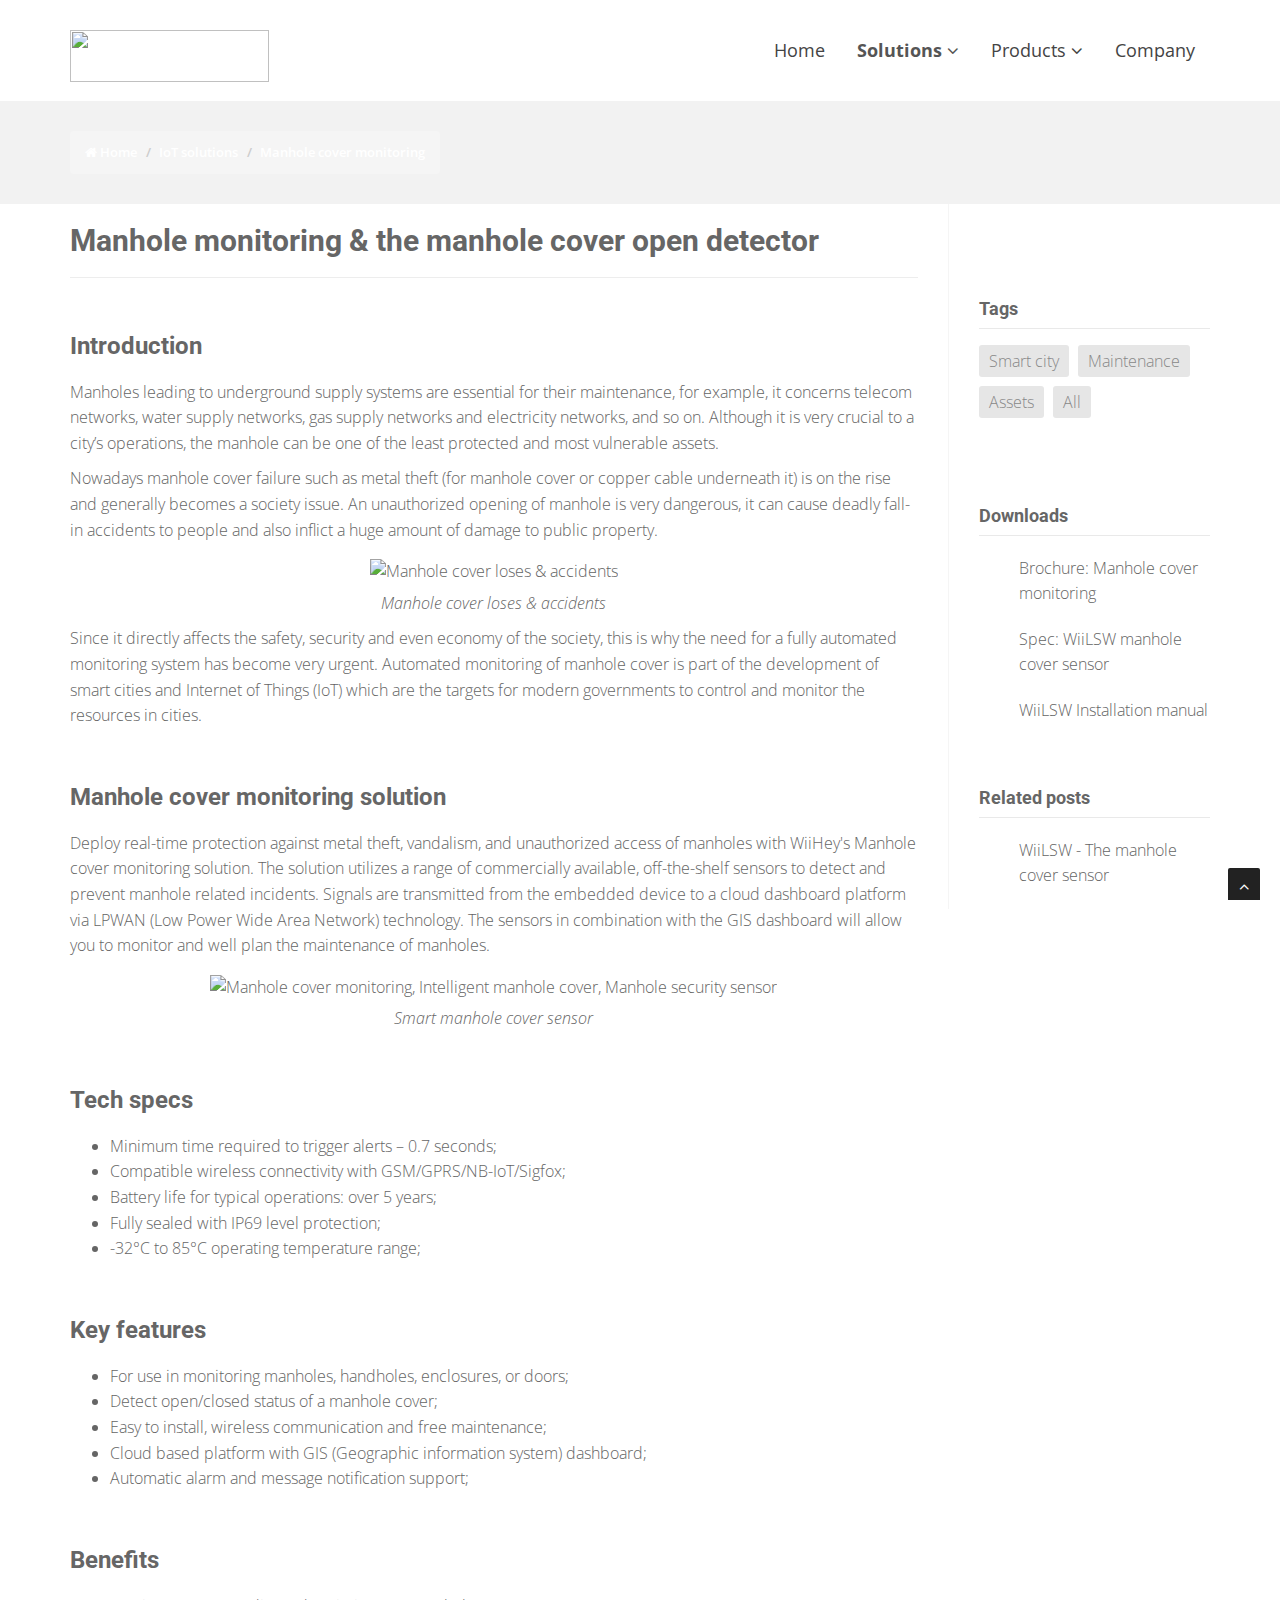
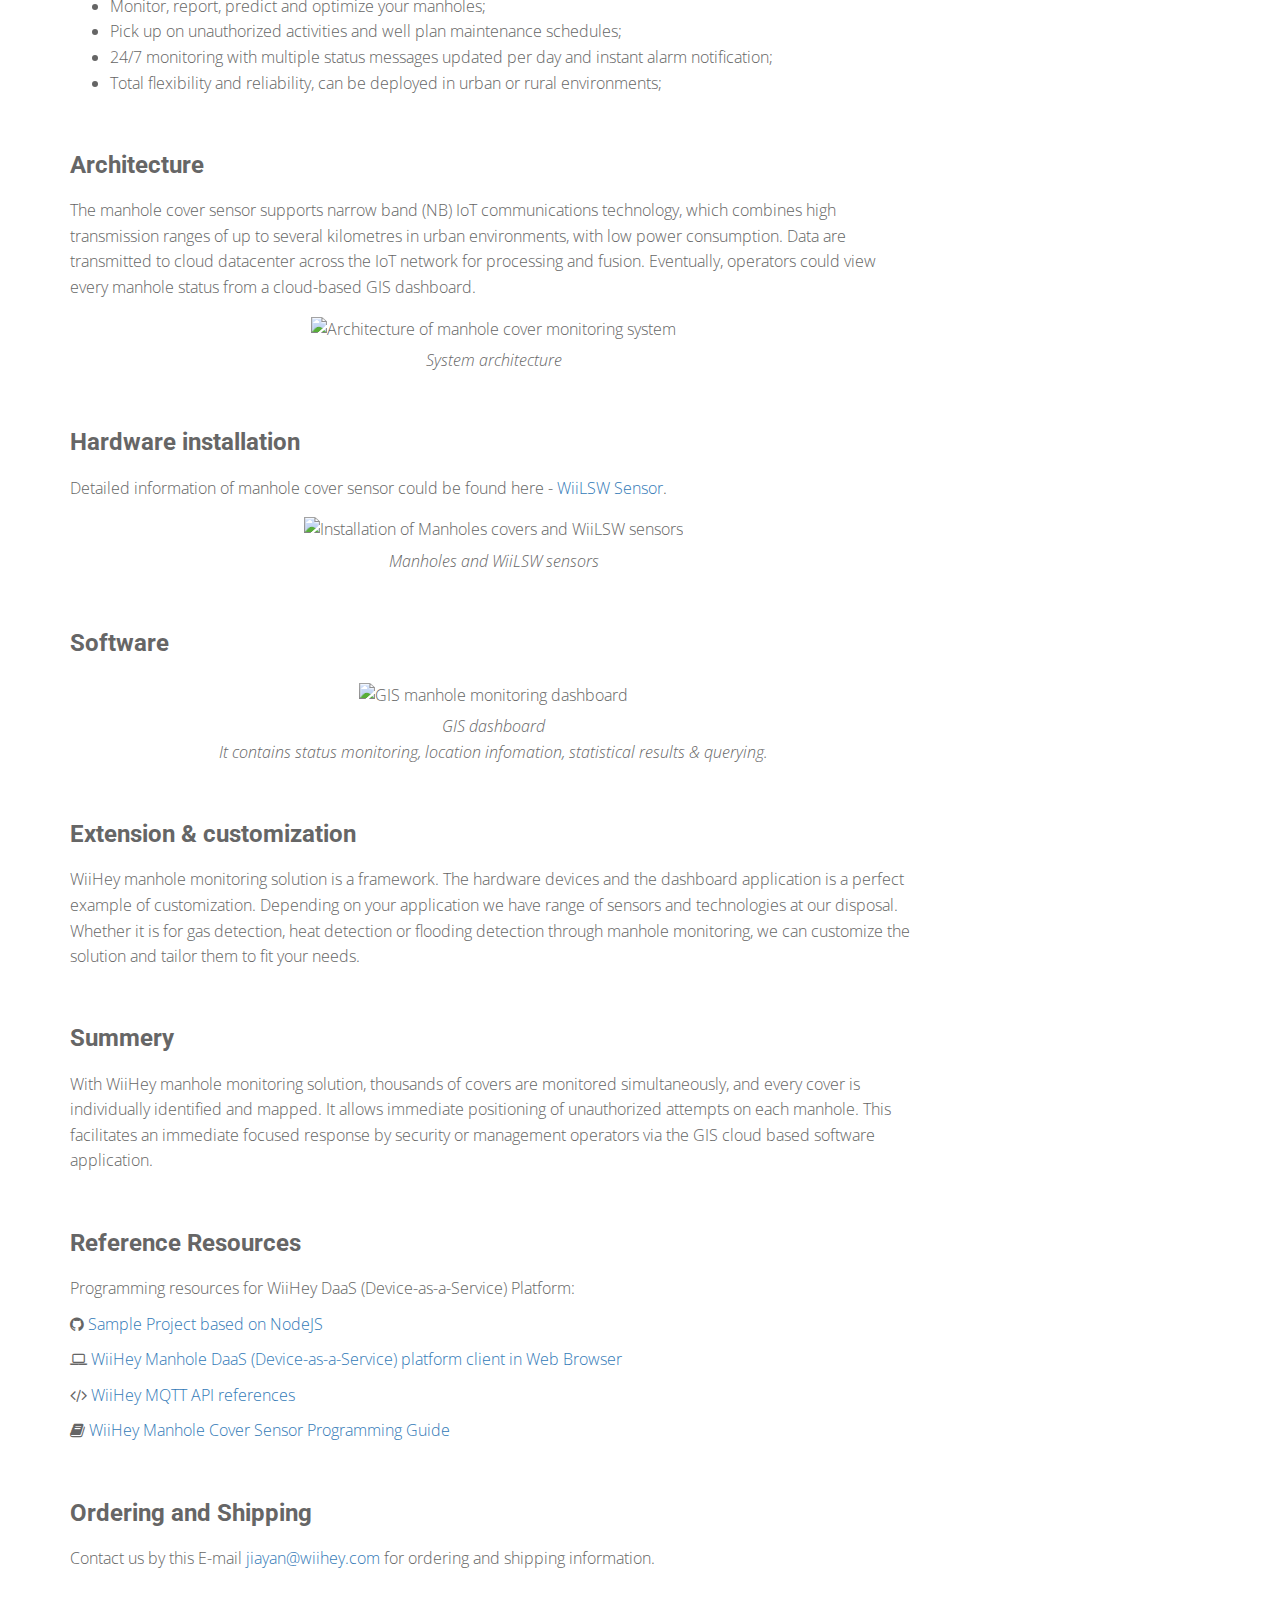
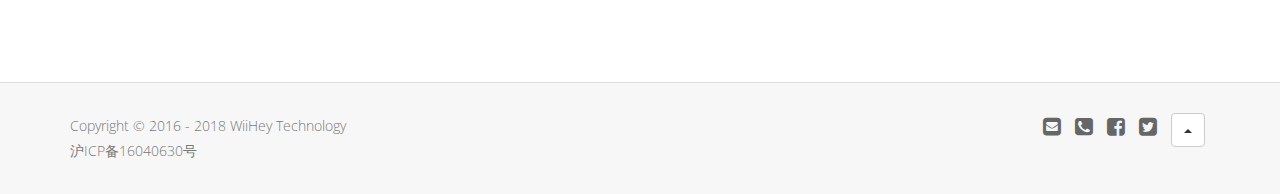
==== en/applications/manhole-cover-monitoring.html @ 8ef225eb "add viewport all" ====
<!DOCTYPE html>

<html>
<head>
<meta charset="utf-8">
<link href="../img/favicon.ico" rel="shortcut icon">
<title>Manhole sensor and manhole cover open detector | WiiHey</title>

<meta name="author" content="Jiayan Li" />
<meta name="keywords" content="Manhole monitoring, manhole cover open detector, Intelligent manhole cover, Manhole sensor, Smart city">
<meta name="description" content="Manhole and manhole cover status monitoring with smart sensors and open detectors, preventing it from unauthorized opening or detecting flooding, via IoT technology like NB-IoT, SigFox, LoRa, etc.">
<meta name="viewport" content="width=device-width, initial-scale=1.0, maximum-scale=1.0, user-scalable=0"/>

<!-- Global site tag (gtag.js) - Google Analytics -->
<script async src="https://www.googletagmanager.com/gtag/js?id=UA-118765111-1"></script>
<script>
  window.dataLayer = window.dataLayer || [];
  function gtag(){dataLayer.push(arguments);}
  gtag('js', new Date());

  gtag('config', 'UA-118765111-1');
</script>

<!-- css -->
<link rel="stylesheet" href="https://cdnjs.cloudflare.com/ajax/libs/twitter-bootstrap/3.2.0/css/bootstrap.min.css" />
<link href="../css/style.css" rel="stylesheet" />
<link href="../css/tgtable.css" rel="stylesheet" type="text/css" />
<link id="t-colors" href="../skins/default.css" rel="stylesheet" />
<!-- <link id="bodybg" href="../bodybg/bg1.css" rel="stylesheet" type="text/css" /> -->
<link href="../css/languages.min.css" rel="stylesheet" />



<!-- JSON-LD markup generated by Google Structured Data Markup Helper. -->
<script type="application/ld+json">
{
  "@context" : "http://schema.org",
  "@type" : "Product",
  "name" : "Smart manhole cover monitoring sensor",
  "image" : [ "http://wiihey.com/en/img/applications/manhole/smart-manhole-cover-sensor.png", "http://wiihey.com/en/img/applications/manhole/smart-manhole-cover-installation.jpg" ],
  "description" : "Deploy real-time protection against metal theft, vandalism, and unauthorized access of manholes with WiiHey&#39;s Manhole cover monitoring solution. The solution utilizes a range of commercially available, off-the-shelf sensors to detect and prevent manhole related incidents. Signals are transmitted from the embedded device to a cloud dashboard platform via LPWAN (Low Power Wide Area Network) technology. The sensors in combination with the GIS dashboard will allow you to monitor and well plan the maintenance of manholes.",
  "url" : "http://wiihey.com/en/products/wiilsw-manhole-cover-sensor.html",
  "brand" : {
    "@type" : "Brand",
    "logo" : "http://wiihey.com/en/img/logo.png"
  }
}
</script>


</head>
<body>


<div id="wrapper">
	<!-- start header -->
	<header>
        <div class="navbar navbar-default navbar-static-top">
            <div class="container">
                <div class="navbar-header">
                    <button type="button" class="navbar-toggle" data-toggle="collapse" data-target=".navbar-collapse">
                        <span class="icon-bar"></span>
                        <span class="icon-bar"></span>
                        <span class="icon-bar"></span>
                    </button>
                    <a class="navbar-brand" href="../index.html"><img src="../img/logo.png" alt="" width="199" height="52" /></a>
                </div>
                <div class="navbar-collapse collapse ">
                    <ul class="nav navbar-nav">
                        <li><a class="root-menu" href="../index.html">Home</a></li>
                        <li class="dropdown active">
                        	<a href="portfolio.html" class="dropdown-toggle root-menu" data-toggle="dropdown" data-hover="dropdown" data-delay="0" data-close-others="false">Solutions <i class="fa fa-angle-down"></i></a>
							<ul class="dropdown-menu">
                                <li><a class="dropdown-menu-layer-1" href="../portfolio.html#factory">Industrial IoT</a></li>
                                <li><a class="dropdown-menu-layer-2" href="./vibration-monitoring-for-reducer.html">&nbsp;&nbsp;&raquo; Vibration monitoring</a></li>
                                <li><a class="dropdown-menu-layer-2" href="./solar-pv-module-level-monitoring.html">&nbsp;&nbsp;&raquo; Solar PV monitoring</a></li>

                                <li><a class="dropdown-menu-layer-1" href="../portfolio.html#city">Smart City</a></li>
                                <li><a class="dropdown-menu-layer-2" href="./manhole-cover-monitoring.html">&nbsp;&nbsp;&raquo; Manhole cover monitoring</a></li>
                                <li><a class="dropdown-menu-layer-2" href="./parking-occupancy-detection.html">&nbsp;&nbsp;&raquo; Parking occupancy detection</a></li>

                                <li><a class="dropdown-menu-layer-1" href="../portfolio.html#retail">Smart Retail</a></li>
                                <li><a class="dropdown-menu-layer-2" href="./people-counting-system.html">&nbsp;&nbsp;&raquo; People counting system</a></li>
                                <li><a class="dropdown-menu-layer-2" href="./smart-shelf-management-system.html">&nbsp;&nbsp;&raquo; Smart shelf management</a></li>

                                <li><a class="dropdown-menu-layer-1" href="../portfolio.html">View All</a></li>
                            </ul>
						</li>
                        <li class="dropdown">
                            <a href="#" class="dropdown-toggle root-menu" data-toggle="dropdown" data-hover="dropdown" data-delay="0" data-close-others="false">Products <i class="fa fa-angle-down"></i></a>
                            <ul class="dropdown-menu">
                                <li><a class="dropdown-menu-layer-1" href="../products.html#acquisition">Data Acquisition</a></li>
                                <li><a class="dropdown-menu-layer-2" href="../products/wiimine-vibration-sensor.html">&nbsp;&nbsp;&raquo; WiiMine</a></li>
                                <li><a class="dropdown-menu-layer-2" href="../products/wiiung-parking-lot-sensor.html">&nbsp;&nbsp;&raquo; WiiUNG</a></li>
                                <li><a class="dropdown-menu-layer-2" href="../products/wiilsw-manhole-cover-sensor.html">&nbsp;&nbsp;&raquo; WiiLSW</a></li>

                                <li><a class="dropdown-menu-layer-1" href="../products.html#transmission">Data Transmission</a></li>
                                <li><a class="dropdown-menu-layer-2" href="../products/wiigate-iot-gateway.html">&nbsp;&nbsp;&raquo; WiiGate</a></li>
                                <li><a class="dropdown-menu-layer-2" href="../products/hohnet-wireless-sensor-network.html">&nbsp;&nbsp;&raquo; HOHNet&trade;</a></li>

                                <li><a class="dropdown-menu-layer-1" href="../products.html#process">Process & Analysis</a></li>
                                <li><a class="dropdown-menu-layer-2" href="../products/wiimatrix-iot-data-platform.html">&nbsp;&nbsp;&raquo; WiiMatrix</a></li>
                                <li><a class="dropdown-menu-layer-1" href="../products/cables.html">Cables</a></li>
                                <li><a class="dropdown-menu-layer-1" href="../products.html">View All</a></li>
                            </ul>
                        </li>
                        <li><a class="root-menu" href="../about.html">Company</a></li>
                    </ul>
                </div>
            </div>
        </div>
	</header>
	<!-- end header -->

	<section id="inner-headline">
	<div class="container">
		<div class="row">
			<div class="col-lg-12">
				<ul class="breadcrumb">
					<li><a href="../index.html"><i class="fa fa-home"></i> Home</a><i class="icon-angle-right"></i></li>
					<li><a href="../portfolio.html">IoT solutions</a><i class="icon-angle-right"></i></li>
					<li class="active">Manhole cover monitoring</li>
				</ul>
			</div>
		</div>
	</div>
	</section>

	<section id="content">
	<div class="container">
		<div class="row">
			<div class="col-lg-9">
				<h1 class="small">Manhole monitoring & the manhole cover open detector</h1>

				<div class="solidline"><br /></div>

				<h3>Introduction</h3>
				<p>Manholes leading to underground supply systems are essential for their maintenance, for example, it concerns telecom networks, water supply networks, gas supply networks and electricity networks, and so on. Although it is very crucial to a city’s operations, the manhole can be one of the least protected and most vulnerable assets.</p>

				<p>Nowadays manhole cover failure such as metal theft (for manhole cover or copper cable underneath it) is on the rise and generally becomes a society issue. An unauthorized opening of manhole is very dangerous, it can cause deadly fall-in accidents to people and also inflict a huge amount of damage to public property.</p>
				<div align="center">
					<img class="nobottom" src="../img/applications/manhole/manhole-cover-loses.jpg" alt="Manhole cover loses & accidents" width="560" />
					<p class="img_desc">Manhole cover loses & accidents</p>
				</div>

				<p>Since it directly affects the safety, security and even economy of the society, this is why the need for a fully automated monitoring system has become very urgent. Automated monitoring of manhole cover is part of the development of smart cities and Internet of Things (IoT) which are the targets for modern governments to control and monitor the resources in cities.</p>
				<br />


				<h3>Manhole cover monitoring solution</h3>
				<p>Deploy real-time protection against metal theft, vandalism, and unauthorized access of manholes with WiiHey's Manhole cover monitoring solution. The solution utilizes a range of commercially available, off-the-shelf sensors to detect and prevent manhole related incidents. Signals are transmitted from the embedded device to a cloud dashboard platform via LPWAN (Low Power Wide Area Network) technology. The sensors in combination with the GIS dashboard will allow you to monitor and well plan the maintenance of manholes.</p>

				<div align="center">
					<img class="nobottom" src="../img/applications/manhole/smart-manhole-cover-sensor.png" alt="Manhole cover monitoring, Intelligent manhole cover, Manhole security sensor" width="720" />
					<p class="img_desc">Smart manhole cover sensor</p>
				</div>
				<br />

				<h3>Tech specs</h3>
				<ul>
					<li>Minimum time required to trigger alerts – 0.7 seconds;</li>
					<li>Compatible wireless connectivity with GSM/GPRS/NB-IoT/Sigfox;</li>
					<li>Battery life for typical operations: over 5 years;</li>
					<li>Fully sealed with IP69 level protection;</li>
					<li>-32°C to 85°C operating temperature range;</li>
				</ul>
				<br />

				<h3>Key features</h3>
				<ul>
					<li>For use in monitoring manholes, handholes, enclosures, or doors;</li>
					<li>Detect open/closed status of a manhole cover;</li>
					<li>Easy to install, wireless communication and free maintenance;</li>
					<li>Cloud based platform with GIS (Geographic information system) dashboard;</li>
					<li>Automatic alarm and message notification support;</li>
				</ul>
				<br />


				<h3>Benefits</h3>
				<ul>
					<li>Monitor, report, predict and optimize your manholes;</li>
					<li>Pick up on unauthorized activities and well plan maintenance schedules;</li>
					<li>24/7 monitoring with multiple status messages updated per day and instant alarm notification;</li>
					<li>Total flexibility and reliability, can be deployed in urban or rural environments;</li>
				</ul>
				<br />


				<h3>Architecture</h3>
				<p>The manhole cover sensor supports narrow band (NB) IoT communications technology, which combines high transmission ranges of up to several kilometres in urban environments, with low power consumption. Data are transmitted to cloud datacenter across the IoT network for processing and fusion. Eventually, operators could view every manhole status from a cloud-based GIS dashboard.</p>

				<div align="center">
					<img class="nobottom" src="../img/applications/manhole/manhole_topology.png" alt="Architecture of manhole cover monitoring system" width="720" />
					<p class="img_desc">System architecture</p>
				</div>
				<br />


				<h3>Hardware installation</h3>
				<p>Detailed information of manhole cover sensor could be found here - <a href="../products/wiilsw-manhole-cover-sensor.html">WiiLSW Sensor</a>.</p>
				<div align="center">
					<img class="nobottom" src="../img/applications/manhole/smart-manhole-cover-installation.jpg" alt="Installation of Manholes covers and WiiLSW sensors" width="640" />
					<p class="img_desc">Manholes and WiiLSW sensors</p>
				</div>
				<br />

				<h3>Software</h3>
				<div align="center">
					<img class="nobottom" src="../img/applications/manhole/manhole_ui.jpg" alt="GIS manhole monitoring dashboard" width="720" />
					<p class="img_desc">GIS dashboard <br />It contains status monitoring, location infomation, statistical results & querying. </p>
				</div>
				<br />

				<h3>Extension & customization</h3>
				<p>WiiHey manhole monitoring solution is a framework. The hardware devices and the dashboard application is a perfect example of customization. Depending on your application we have range of sensors and technologies at our disposal. Whether it is for gas detection, heat detection or flooding detection through manhole monitoring, we can customize the solution and tailor them to fit your needs.</p>
				<br />

				<h3>Summery</h3>
				<p>With WiiHey manhole monitoring solution, thousands of covers are monitored simultaneously, and every cover is individually identified and mapped. It allows immediate positioning of unauthorized attempts on each manhole. This facilitates an immediate focused response by security or management operators via the GIS cloud based software application.</p>

				<br />
				<h3>Reference Resources</h3>
				<p>Programming resources for WiiHey DaaS (Device-as-a-Service) Platform:</p>
			 	<p><i class="fa fa-github"></i><a href="https://github.com/wiihey/nodejs-mqtt-client-demo"> Sample Project based on NodeJS</a></p>
			 	<p><i class="fa fa-laptop"></i><a href="https://github.com/wiihey/web-mqtt-client-demo"> WiiHey Manhole DaaS (Device-as-a-Service) platform client in Web Browser</a></p>
			 	<p><i class="fa fa-code"></i><a href="https://wiihey.github.io/wiihey-daas-platform-mqtt-api"> WiiHey MQTT API references</a></p>
			 	<p><i class="fa fa-book"></i><a href="https://wiihey.github.io/wiihey-manhole-cover-sensor-pg"> WiiHey Manhole Cover Sensor Programming Guide</a></p>

				<br />
				<h3>Ordering and Shipping</h3>
				<p>Contact us by this E-mail <a href="mailto:jiayan@wiihey.com">jiayan@wiihey.com</a> for ordering and shipping information.</p>


			</div>

			<div class="col-lg-3">
				<aside class="right-sidebar">
				<br />
				<div class="widget">
					<img src="../img/iot_logo.jpg" alt="" width="164"/>
				</div>

				 <div class="widget">
				 	<h4 class="widgetheading">Tags</h4>
				 	<ul class="tags">
				 		<li><a href="../portfolio.html#city">Smart city</a></li>
				 		<li><a href="../portfolio.html#maintenance">Maintenance</a></li>
				 		<li><a href="../portfolio.html#asset">Assets</a></li>
				 		<li><a href="../portfolio.html">All</a></li>
				 	</ul>
				 </div>

				<br />
				<div class="widget">
					<h4 class="widgetheading">Downloads</h4>
					<ul class="recent">
						<li>
							<img src="../img/pdf_icon.png" class="pull-left" alt=""  width="24" style="width: 25px!important;”/>
							<h6><a href="../resources/brochure-smart-manhole-cover-monitoring.pdf">Brochure: Manhole cover monitoring</a></h6>
						</li>

						<li>
							<img src="../img/pdf_icon.png" class="pull-left" alt=""  width="24" style="width: 25px!important;”/>
							<h6><a href="../resources/spec-wiilsw-smart-manhole-cover-sensor.pdf">Spec: WiiLSW manhole cover sensor</a></h6>
						</li>

						<li>
							<img src="../img/pdf_icon.png" class="pull-left" alt=""  width="24" style="width: 25px!important;”/>
							<h6><a href="../resources/manual-installation-wiilsw.pdf">WiiLSW Installation manual</a></h6>
						</li>
					</ul>
				</div>

				<div class="widget">
					<h4 class="widgetheading">Related posts</h4>
					<ul class="recent">
						<li>
							<img src="../img/products/sensor_manhole_icon_big.jpg" class="pull-left" alt=""  width="36" style="width: 25px!important;”/>
							<h6><a href="../products/wiilsw-manhole-cover-sensor.html">WiiLSW - The manhole cover sensor</a></h6>
						</li>
						<br />
					</ul>
				</div>
				</aside>
			</div>

		</div>

	</div>
	</section>

	<footer>
	<div id="sub-footer">
		<div class="container">
			<div class="row">
				<div class="col-lg-6 col-md-6">
					<div>
		            	<p class="copyright text-muted ">Copyright &copy; 2016 - 2018 WiiHey Technology</p>
		            	<p class="copyright text-muted ">沪ICP备16040630号</p>
					</div>
				</div>
				<div class="col-lg-6 col-md-6">
					<ul class="social-network">
						<li><a href="mailto:jiayan@wiihey.com" title="E-mail"><i class="fa fa-envelope-square"></i></a></li>
						<li><a href="../about.html#contact" title="Telephone"><i class="fa fa-phone-square"></i></a></li>
						<li><a href="https://www.facebook.com/wiiheycrop/" title="Facebook" target="_blank"><i class="fa fa-facebook-square"></i></a></li>
						<li><a href="https://twitter.com/gilbertjuly" title="Twitter" target="_blank" ><i class="fa fa-twitter-square"></i></a></li>
						<li>
							<div class="btn-group dropup">
							  <button type="button" class="btn btn-default dropdown-toggle" data-toggle="dropdown">
							    <span class="lang-sm lang-lbl" lang="en"></span> <span class="caret"></span>
							  </button>
							  <ul class="dropdown-menu " role="menu">
							    <li><a href="http://www.wiihey.com/zh-CN/index.html" ><span class="lang-sm lang-lbl" lang="zh"></span></a></li>
							    <li><a href="http://www.wiihey.com/en/index.html" ><span class="lang-sm lang-lbl" lang="en"></span></a></li>
							  </ul>
							</div>
						</li>
					</ul>
				</div>
			</div>
		</div>
	</div>
	</footer>

</div>

<a href="#" class="scrollup"><i class="fa fa-angle-up active"></i></a>
<script src="https://cdnjs.cloudflare.com/ajax/libs/jquery/1.10.2/jquery.min.js"></script>
<script src="https://cdnjs.cloudflare.com/ajax/libs/jquery-easing/1.3/jquery.easing.min.js"></script>
<script src="https://cdnjs.cloudflare.com/ajax/libs/twitter-bootstrap/3.2.0/js/bootstrap.min.js"></script>

<!-- <script src="../js/stellar.js"></script> -->
<!-- <script src="../js/classie.js"></script> -->
<!--<script src="../js/uisearch.js"></script>-->
<!-- <script src="../js/jquery.cubeportfolio.min.js"></script> -->
<!-- <script src="../js/google-code-prettify/prettify.js"></script> -->
<!-- <script src="../js/animate.js"></script> -->
<!-- <script src="../js/custom.js"></script> -->

</body>
</html>
---- en/css/style.css ----
/* ==== Google font ==== */
@import url('https://fonts.googleapis.com/css?family=Roboto:400,300,300italic,400italic,500,500italic,700,700italic,900|Open+Sans:300,400,600,700');

/* === fontawesome === */
@import url('https://cdnjs.cloudflare.com/ajax/libs/font-awesome/4.7.0/css/font-awesome.min.css');

/* === custom icon === */
/*@import url('custom-fonts.css');*/

/* ==== overwrite bootstrap standard ==== */
@import url('theme.css');
@import url('animate.css');

/* ===================================
1. General
==================================== */

body {
	font-family:'Open Sans', Arial, sans-serif;
	font-size:16px;
	font-weight:300;
	line-height:1.6em;
	color:#656565;
}

a:active {
	outline:0;
}

.clear {
	clear:both;
}

h1, h2, h3, h4, h5, h6 {
	font-family:'Roboto', sans-serif;
	font-weight:700;
	line-height:1.1em;
	color:#666;
	margin-bottom: 20px;
}

.highlight {
	color: #fff !important;
	padding: 0 8px;
	-webkit-border-radius: 2px;
		-moz-border-radius: 2px;
			border-radius: 2px;
}

.color-white {
	color: #fff;
}

/* ===================================
2. layout
==================================== */

#wrapper {
	width:100%;
	margin:0;
	padding:0;
}

#wrapper.boxed {
	width:1230px;
	overflow:hidden;
	margin:0 auto;
	padding:0;
	background:#fff;
}



.row,.row-fluid {
	margin-bottom:30px;
}

.row .row,.row-fluid .row-fluid{
	margin-bottom:30px;
}

.row.nomargin,.row-fluid.nomargin {
	margin-bottom:0;
}



/* ===================================
3. Responsive media
==================================== */

.video-container,.map-container,.embed-container 		{ position:relative; margin:0 0 15px 0;	padding-bottom:51%; padding-top:30px; height:0; overflow:hidden; border:none; }
.embed-container iframe,
.embed-container object,
.embed-container embed,
.video-container iframe,
.map-container iframe,
.map-container object,
.map-container embed,
.video-container object,
.video-container embed 					{ position:absolute; top:0; left:0; width:100%; height:100%; }
iframe {
	border:none;
}

img.img-polaroid {
	margin:0 0 20px 0;
}
.img-box {
	max-width:100%;
}
/* ===================================
4. Header
==================================== */

/* === header === */

/* top area */

header .top .row {
	margin-bottom: 0;
}


header .top {
	padding:20px 0;
	margin:0;
	background: #f2f2f2;
}

header .top {
	border-bottom: 1px solid #ddd;
}

header .top ul.topleft-info {
	list-style: none;
	margin: 10px 0 0;
	padding-left: 0;
		float:left;
}

header .top ul.topleft-info li {
	display: inline;
	margin: 0 20px 0 0;
	padding:0;
	font-weight: 600;
}


header .top ul.topleft-info li a:hover {
	text-decoration: none;
	outline: 0;
}

ul.social-network {

	list-style:none;
	margin:0;
	padding:0;
}

ul.social-network li {
	display:inline;
	margin:0 5px;
}
ul.social-network li a:hover {
  -webkit-transition: all 1s ease-in-out;
  -moz-transition: all 1s ease-in-out;
  -o-transition: all 1s ease-in-out;
  transition: all 1s ease-in-out;
}

header .top ul.social-network li a {
	color: #fff;
}

.sb-search {
	position: relative;
	width: 0%;
	min-width: 36px;
	height: 36px;
	float: right;
	overflow: hidden;
	-webkit-transition: width 0.3s;
	-moz-transition: width 0.3s;
	transition: width 0.3s;
	-webkit-backface-visibility: hidden;
}

.sb-search-input {
	position: absolute;
	top: 0;
	right: 0;
	border: none;
	outline: none;
	background: #fff;
	width: 50%;
	height: 36px;
	margin: 0;
	z-index: 10;
	padding: 2px 41px 2px 10px;
	font-family: inherit;
	font-size: 14px;
	color: #2c3e50;
}

.small-page {
	float:center;
	font-size:14px;
	margin:6px 5px 0 0;
}

.sb-search-input::-webkit-input-placeholder {
	color: #efb480;
}

.sb-search-input:-moz-placeholder {
	color: #efb480;
}

.sb-search-input::-moz-placeholder {
	color: #efb480;
}

.sb-search-input:-ms-input-placeholder {
	color: #efb480;
}

.sb-icon-search,
.sb-search-submit  {
	width: 36px;
	height: 36px;
	display: block;
	position: absolute;
	right: 0;
	top: 0;
	padding: 0;
	margin: 0;
	line-height: 36px;
	text-align: center;
	cursor: pointer;
}

.sb-search-submit {
	background: #fff; /* IE needs this */
	-ms-filter: "progid:DXImageTransform.Microsoft.Alpha(Opacity=0)"; /* IE 8 */
    filter: alpha(opacity=0); /* IE 5-7 */
    opacity: 0;
	color: transparent;
	border: none;
	outline: none;
	z-index: -1;
}

.sb-icon-search {
	color: #fff;
	z-index: 90;
	font-size: 14px;
	font-family: 'FontAwesome';
	speak: none;
	font-style: normal;
	font-weight: normal;
	font-variant: normal;
	text-transform: none;
	-webkit-font-smoothing: antialiased;
	-webkit-border-radius: 2px 2px 2px 2px;
		-moz-border-radius: 2px 2px 2px 2px;
			border-radius: 2px 2px 2px 2px;
}

.sb-icon-search:before {
	content: "\f002";
}

/* Open state */
.sb-search.sb-search-open,
.no-js .sb-search {
	width: 100%;
}

.sb-search.sb-search-open .sb-icon-search,
.no-js .sb-search .sb-icon-search {
	background: #666;
	color: #fff;
	z-index: 11;
}

.sb-search.sb-search-open .sb-search-submit,
.no-js .sb-search .sb-search-submit {
	z-index: 90;
}


/* -- end top area */

header .navbar {
    margin-bottom: 0;
}

.navbar-default {
    border: none;
}

.navbar-brand {
    color: #222;
	text-transform: uppercase;
    font-size: 24px;
    font-weight: 700;
    line-height: 1em;
	letter-spacing: -1px;
    margin-top: 30px;
    padding: 0 0 0 15px;
}


header .navbar-collapse  ul.navbar-nav {
    float: right;
    margin-right: 0;
}

header .navbar-default{
    background-color: #fff;
	/*border-bottom: 1px solid #ddd;*/
}

header .nav li a:hover,
header .nav li a:focus,
header .nav li.active a,
header .nav li.active a:hover,
header .nav li a.dropdown-toggle:hover,
header .nav li a.dropdown-toggle:focus,
header .nav li.active ul.dropdown-menu li a:hover,
header .nav li.active ul.dropdown-menu li.active a{
    -webkit-transition: all .3s ease;
    -moz-transition: all .3s ease;
    -ms-transition: all .3s ease;
    -o-transition: all .3s ease;
    transition: all .3s ease;
}


header .navbar-default .navbar-nav > .open > a,
header .navbar-default .navbar-nav > .open > a:hover,
header .navbar-default .navbar-nav > .open > a:focus {
    -webkit-transition: all .3s ease;
    -moz-transition: all .3s ease;
    -ms-transition: all .3s ease;
    -o-transition: all .3s ease;
    transition: all .3s ease;
}


header .navbar {
    min-height: 100px;
}

header .navbar-nav > li  {
    padding-bottom: 30px;
    padding-top: 30px;
}

header  .navbar-nav > li > a {
    padding-bottom: 6px;
    padding-top: 5px;
    margin-left: 2px;
    line-height: 30px;
	font-weight: 700;
    -webkit-transition: all .3s ease;
    -moz-transition: all .3s ease;
    -ms-transition: all .3s ease;
    -o-transition: all .3s ease;
    transition: all .3s ease;
}

header .nav .caret {
    border-bottom-color: #f5f5f5;
    border-top-color: #f5f5f5;
}
.navbar-default .navbar-nav > .active > a,
.navbar-default .navbar-nav > .active > a:hover,
.navbar-default .navbar-nav > .active > a:focus {
  background-color: #fff;
}
.navbar-default .navbar-nav > .open > a,
.navbar-default .navbar-nav > .open > a:hover,
.navbar-default .navbar-nav > .open > a:focus {
  background-color:  #fff;
}


.dropdown-menu  {
    box-shadow: none;
    border-radius: 0;
	border: 1px solid #eee;
}

header .navbar-nav > li > ul > li {
	border-bottom: 1px solid #eee;
}

header .navbar-nav > li > ul > li.dropdown-submenu > ul > li {
	border-bottom: 1px solid #eee;
}


.dropdown-menu li:last-child  {
	padding-bottom: 0 !important;
	margin-bottom: 0;
}

header .nav li .dropdown-menu  {
   padding: 0;
}

header .nav li .dropdown-menu li a {
   line-height: 30px;
   padding: 3px 12px;
}

/* --- menu --- */

header .navigation {
	float:right;
}

header ul.nav li {
	border:none;
	margin:0;
}

header ul.nav li a {
	font-size:16px;
	border:none;
	font-weight:400;
	text-transform: capitalize;
	/*text-transform: uppercase;*/
}

header ul.nav li ul li a {
	font-size:16px;
	border:none;
	font-weight:400;
	text-transform:none;
}


.navbar .nav > li > a,.navbar .nav > li.active > .dropdown-menu > li > a {
  color: #444;
  text-shadow: none;
}


.dropdown-menu li:hover,
.dropdown-menu li a:hover,
.dropdown-menu li > a:focus,
.dropdown-submenu:hover > a,
.dropdown-menu .active > a,
.dropdown-menu .active > a:hover {
	background: #f5f5f5;
}
.navbar .nav a:hover {
	background:none;
}

.navbar .nav > .active > a,.navbar .nav > .active > a:hover {
	background:none;
	font-weight:700;
}

.navbar .nav > .active > a:active,.navbar .nav > .active > a:focus {
	background:none;
	outline:0;
	font-weight:700;
}

.navbar .nav li .dropdown-menu {
	z-index:2000;
}

header ul.nav li ul {
	margin-top:1px;
}
header ul.nav li ul li ul {
	margin:1px 0 0 1px;
}
.dropdown-menu .dropdown i {
	position:absolute;
	right:0;
	margin-top:3px;
	padding-left:20px;
}

.navbar .nav > li > .dropdown-menu:before {
  display: inline-block;
  border-right: none;
  border-bottom: none;
  border-left: none;
  border-bottom-color: none;
  content:none;
}



ul.nav li.dropdown a {
	z-index:1000;
	display:block;
}

header .nav .dropdown:hover > .dropdown-menu {
    display: block;
    margin-top: 0;
}

/* sub menu */

header ul.nav li ul li.dropdown-submenu li a {
	color: #444;
}

.dropdown-submenu {
    position: relative;
}

.dropdown-submenu>.dropdown-menu {
    top: 0;
    left: 100%;
    margin-top: -1px;
    margin-left: 1px;
    -webkit-border-radius: 0 0 0 0;
    -moz-border-radius: 0 0 0;
    border-radius: 0 0 0 0;
}

.dropdown-submenu:hover>.dropdown-menu {
    display: block;
}

.dropdown-submenu>a:after {
    display: block;
    content: "\f105";
	font-family: 'FontAwesome';
    float: right;
    width: 0;
    height: 0;

    margin-top: 0;
    margin-right: 0px;
  -webkit-font-smoothing: antialiased;
  -moz-osx-font-smoothing: grayscale;
}

.dropdown-submenu:hover>a:after {
    border-left-color: #fff;
}

.dropdown-submenu.pull-left {
    float: none;
}

.dropdown-submenu.pull-left>.dropdown-menu {
    left: -100%;
    margin-left: 10px;
    -webkit-border-radius: 6px 0 6px 6px;
    -moz-border-radius: 6px 0 6px 6px;
    border-radius: 6px 0 6px 6px;
}

/* ===================================
5. Section: Featured
==================================== */

#featured{
	width: 100%;
	background:#ffffff;
	position:relative;
	margin:0;
	padding:0;
}
#featured.bg {
	/*background: url(../img/dummies/feat-bg.jpg) no-repeat top center;*/
}

/* ===================================
6. Sliders
==================================== */

/* rev slider */
.tp-caption a.btn {
	color: #fff;
}

/* flexslider */
.main-slider.flexslider { margin: 40px 0 35px; background: transparent; border: none;
-webkit-border-radius: 0; -moz-border-radius: 0; -o-border-radius: 0; border-radius: 0; -webkit-box-shadow: none; -moz-box-shadow: none;
-o-box-shadow: none;
box-shadow: none;
}

.main-slider .flex-caption {background:none; -ms-filter:progid:DXImageTransform.Microsoft.gradient(startColorstr=#4C000000,endColorstr=#4C000000); filter:progid:DXImageTransform.Microsoft.gradient(startColorstr=#4C000000,endColorstr=#4C000000); zoom: 1;}
.main-slider .flex-caption { bottom: 55px; background-color: rgba(0, 0, 0, 0.6); color: #fff; margin: 0; padding: 10px 20px 20px 25px/*20px 20px 20px 25px*/; position: absolute; left: 0; width: 480px;}
.main-slider .flex-caption h3 {color: #fff; letter-spacing: 1px; margin-bottom: 8px; /*font-size: 24px;*//*text-transform: capitalize;*/}
.main-slider .flex-caption p {margin: 0 0 15px;}

.main-slider  .flex-direction-nav a:before  {
	font-family: "flexslider-icon";
	font-size: 20px;
	display: inline-block;
	content: '\f001';
}
.main-slider  .flex-direction-nav a.flex-next:before  { content: '\f002'; }



/* ===================================
7. Section: call action
==================================== */
section.callaction {
	background:#fafafa;
	padding:30px 0 0 0;
}
.cta-text {
	margin-top:10px;
	text-align: left;
}

.cta-text h2 {
	font-weight:900;
	line-height:1.1em;
}
.cta-btn {
	float:right;
	padding:20px;
	margin-top:10px;
}

/* ===================================
8. Section: Content
==================================== */

#content {
	position:relative;
	background:#fff;
}

#content img {
	margin-bottom: 30px;
}

/* --- box --- */

.box {
	width: 100%;
}
.box-gray  {
	background: #f8f8f8;
	padding: 20px 20px 30px;
}
.box-gray  h4,.box-gray  i {
	margin-bottom: 20px;
}

.box h4 {
	font-weight: 300;
}

.box .icon {
	margin-bottom: 20px;
}

/* ---- parallax ---- */

.parallax {
    padding-top: 16px;
    padding-bottom: 16px;
	display:block;
    position:relative;
    z-index:120;
}

#parallax1{
	background-image: url(../img/parallax/33.jpg);
    background-position: center;
    background-repeat: no-repeat;
    display:block;
    position:relative;
    z-index:120;
}
/*212,7,8,d*/

/*#parallax1:after {
	background-image: url([data-uri]);
	content: "";
	position: absolute;
	bottom: 0;
	left: 0;
	right: 0;
	top: 0;
	opacity: 0.9;
	z-index: -1;
}*/

/* ===================================
9. Section: Bottom
==================================== */

#bottom {
	background:#fcfcfc;
	padding:50px 0 0;

}
/* twitter */
#twitter-wrapper {
    text-align: center;
    width: 70%;
    margin: 0 auto;
}
#twitter em {
    font-style: normal;
    font-size: 13px;
}

#twitter em.twitterTime a {
	font-weight:600;
}

#twitter ul {
    padding: 0;
	list-style:none;
}
#twitter ul li {
    font-size: 20px;
    line-height: 1.6em;
    font-weight: 300;
    margin-bottom: 20px;
    position: relative;
    word-break: break-word;
}


/* ===================================
10. Inner - Section: page headline
==================================== */

#inner-headline{
	background:#f2f2f2;
	position:relative;
	margin:0;
	padding:0;
	color:#fefefe;
}


#inner-headline .inner-heading h2 {
	color:#fff;
	margin:20px 0 0 0;
}

/* --- breadcrumbs --- */
#inner-headline ul.breadcrumb {
	margin:30px 0 0;
	float:left;
}

#inner-headline ul.breadcrumb li {
	margin-bottom:0;
	padding-bottom:0;
}
#inner-headline ul.breadcrumb li {
	font-size:13px;
	color:#fff;
	font-weight: 600;
}

#inner-headline ul.breadcrumb li i{
	color:#fff;

}

#inner-headline ul.breadcrumb li a {
	color:#fff;

}

ul.breadcrumb li a:hover {
	text-decoration:none;
}

/* ============================
11. Forms
============================= */

/* --- contact form  ---- */
form#contactform input[type="text"] {
  width: 100%;
  border: 1px solid #f5f5f5;
  min-height: 40px;
  padding-left:20px;
  font-size:13px;
  padding-right:20px;
  -webkit-box-sizing: border-box;
     -moz-box-sizing: border-box;
          box-sizing: border-box;

}

form#contactform textarea {
border: 1px solid #f5f5f5;
  width: 100%;
  padding-left:20px;
  padding-top:10px;
  font-size:13px;
  padding-right:20px;
  -webkit-box-sizing: border-box;
     -moz-box-sizing: border-box;
          box-sizing: border-box;

}

.validation {
    color: red;
    display:none;
    margin: 0 0 20px;
    font-weight:400;
    font-size:13px;
}

#sendmessage {
    color: green;
    border:1px solid green;
    display:none;
    text-align:center;
    padding:15px;
    font-weight:600;
    margin-bottom:15px;
}

#errormessage {
    color: red;
    display:none;
    border:1px solid red;
    text-align:center;
    padding:15px;
    font-weight:600;
    margin-bottom:15px;
}

#sendmessage.show, #errormessage.show, .show {
	display:block;
}

/* --- comment form ---- */
form#commentform input[type="text"] {
  width: 100%;
  min-height: 40px;
  padding-left:20px;
  font-size:13px;
  padding-right:20px;
  -webkit-box-sizing: border-box;
     -moz-box-sizing: border-box;
          box-sizing: border-box;
	-webkit-border-radius: 2px 2px 2px 2px;
		-moz-border-radius: 2px 2px 2px 2px;
			border-radius: 2px 2px 2px 2px;

}

form#commentform textarea {
  width: 100%;
  padding-left:20px;
  padding-top:10px;
  font-size:13px;
  padding-right:20px;
  -webkit-box-sizing: border-box;
     -moz-box-sizing: border-box;
          box-sizing: border-box;
	-webkit-border-radius: 2px 2px 2px 2px;
		-moz-border-radius: 2px 2px 2px 2px;
			border-radius: 2px 2px 2px 2px;
}


/* --- search form --- */
.search{
	float:right;
	margin:35px 0 0;
	padding-bottom:0;
}

#inner-headline form.input-append {
	margin:0;
	padding:0;
}



/* ===============================
12. Portfolio
================================ */

.cbp-popup-singlePage-counter {
    color: #f8f8f8;
}

.cbp-l-grid-team-name:hover {
    color: #666;
}
.cbp-popup-singlePage .cbp-l-project-details-visit:hover {
    color: #fff;
}

.cbp-l-caption-buttonLeft:hover,
.cbp-l-caption-buttonRight:hover {
    background-color: #666;
}

/* ===============================
13. Elements
================================ */

/* countdown */
#countdown {
	font-size: 48px;
	line-height: 1.1em;
	margin: 40px 0 60px;
}


/* register */
/* Credit to bootsnipp.com for the css for the color graph */
.colorgraph {
  height: 5px;
  border-top: 0;
  background: #c4e17f;
  border-radius: 5px;
  background-image: -webkit-linear-gradient(left, #c4e17f, #c4e17f 12.5%, #f7fdca 12.5%, #f7fdca 25%, #fecf71 25%, #fecf71 37.5%, #f0776c 37.5%, #f0776c 50%, #db9dbe 50%, #db9dbe 62.5%, #c49cde 62.5%, #c49cde 75%, #669ae1 75%, #669ae1 87.5%, #62c2e4 87.5%, #62c2e4);
  background-image: -moz-linear-gradient(left, #c4e17f, #c4e17f 12.5%, #f7fdca 12.5%, #f7fdca 25%, #fecf71 25%, #fecf71 37.5%, #f0776c 37.5%, #f0776c 50%, #db9dbe 50%, #db9dbe 62.5%, #c49cde 62.5%, #c49cde 75%, #669ae1 75%, #669ae1 87.5%, #62c2e4 87.5%, #62c2e4);
  background-image: -o-linear-gradient(left, #c4e17f, #c4e17f 12.5%, #f7fdca 12.5%, #f7fdca 25%, #fecf71 25%, #fecf71 37.5%, #f0776c 37.5%, #f0776c 50%, #db9dbe 50%, #db9dbe 62.5%, #c49cde 62.5%, #c49cde 75%, #669ae1 75%, #669ae1 87.5%, #62c2e4 87.5%, #62c2e4);
  background-image: linear-gradient(to right, #c4e17f, #c4e17f 12.5%, #f7fdca 12.5%, #f7fdca 25%, #fecf71 25%, #fecf71 37.5%, #f0776c 37.5%, #f0776c 50%, #db9dbe 50%, #db9dbe 62.5%, #c49cde 62.5%, #c49cde 75%, #669ae1 75%, #669ae1 87.5%, #62c2e4 87.5%, #62c2e4);
}

.colorgraph2 {
  height: 5px;
  border-top: 0;
  background: #c4e17f;
  border-radius: 5px;
  background-image: -webkit-linear-gradient(left, #62c2e4, #62c2e4 12.5%, #669ae1 12.5%, #669ae1 25%, #c49cde 25%, #c49cde 37.5%, #db9dbe 37.5%, #db9dbe 50%, #f0776c 50%, #f0776c 62.5%, #fecf71 62.5%, #fecf71 75%, #c4e17f 75%, #c4e17f 87.5%, #99cc66 87.5%, #99cc66);
  background-image: -moz-linear-gradient(left, #62c2e4, #62c2e4 12.5%, #669ae1 12.5%, #669ae1 25%, #c49cde 25%, #c49cde 37.5%, #db9dbe 37.5%, #db9dbe 50%, #f0776c 50%, #f0776c 62.5%, #fecf71 62.5%, #fecf71 75%, #c4e17f 75%, #c4e17f  87.5%, #99cc66 87.5%, #99cc66);
  background-image: -o-linear-gradient(left, #62c2e4, #62c2e4 12.5%, #669ae1 12.5%, #669ae1 25%, #c49cde 25%, #c49cde 37.5%, #db9dbe 37.5%, #db9dbe 50%, #f0776c 50%, #f0776c 62.5%, #fecf71 62.5%, #fecf71 75%, #c4e17f 75%, #c4e17f 87.5%, #99cc66 87.5%, #99cc66);
  background-image: linear-gradient(to right, #62c2e4, #62c2e4 12.5%, #669ae1 12.5%, #669ae1 25%, #c49cde 25%, #c49cde 37.5%, #db9dbe 37.5%, #db9dbe 50%, #f0776c 50%, #f0776c 62.5%, #fecf71 62.5%, #fecf71 75%, #c4e17f 75%, #c4e17f 87.5%, #99cc66 87.5%, #99cc66);
}

.colorgraph3 {
  height: 3px;
  border-top: 0;
  background: #cccccc;
  border-radius: 3px;
  background-image: -webkit-linear-gradient(left, #cccccc, #cccccc 12.5%, #cccccc 12.5%, #cccccc 25%, #cccccc 25%, #cccccc 37.5%, #cccccc 37.5%, #cccccc 50%, #cccccc 50%, #cccccc 62.5%, #cccccc 62.5%, #cccccc 75%, #cccccc 75%, #cccccc 87.5%, #cccccc 87.5%, #cccccc);
  background-image: -moz-linear-gradient(left, #cccccc, #cccccc 12.5%, #cccccc 12.5%, #cccccc 25%, #cccccc 25%, #cccccc 37.5%, #cccccc 37.5%, #cccccc 50%, #cccccc 50%, #cccccc 62.5%, #cccccc 62.5%, #cccccc 75%, #cccccc 75%, #cccccc  87.5%, #cccccc 87.5%, #cccccc);
  background-image: -o-linear-gradient(left, #cccccc, #cccccc 12.5%, #cccccc 12.5%, #cccccc 25%, #cccccc 25%, #cccccc 37.5%, #cccccc 37.5%, #cccccc 50%, #cccccc 50%, #cccccc 62.5%, #cccccc 62.5%, #cccccc 75%, #cccccc 75%, #cccccc 87.5%, #cccccc 87.5%, #cccccc);
  background-image: linear-gradient(to right, #cccccc, #cccccc 12.5%, #cccccc 12.5%, #cccccc 25%, #cccccc 25%, #cccccc 37.5%, #cccccc 37.5%, #cccccc 50%, #cccccc 50%, #cccccc 62.5%, #cccccc 62.5%, #cccccc 75%, #cccccc 75%, #cccccc 87.5%, #cccccc 87.5%, #cccccc);
}


form.register-form .row {
	margin-bottom:0;
}

/* clients */
.client img {
	opacity: 0.7;
}

.client img:hover {
	opacity: 1;
	-webkit-transition: all .3s ease;
	-moz-transition: all .3s ease;
	transition: all .3s ease;
}


/* testimonial slide */
.testimonialslide {
	margin-top:0;
	padding-top: 0;
}

.testimonialslide.flexslider { background: transparent; border: none;
-webkit-border-radius: 0; -moz-border-radius: 0; -o-border-radius: 0; border-radius: 0; -webkit-box-shadow: none; -moz-box-shadow: none;
-o-box-shadow: none;
box-shadow: none;
}

.testimonialslide ul li blockquote {
	border-left: none;
}

.testimonialslide ul li h4 {
	font-weight: 900;
}
.testimonialslide ul li h4 span {
	font-weight: 400;
}

/* -- counter --- */
/* stats */
.stats .icon {
	margin: 0 0 20px 0;
}

.stats strong.number {
	font-size: 32px;
}

.stats span.text {
	font-weight: 700;
	font-size: 24px;
}

.parallax .stats strong.number {
	text-shadow: 1px 1px 0 #444;
}

.parallax .stats span.text {
	text-shadow: 1px 1px 0 #444;
}


/* --- blockquote --- */
blockquote {
	font-size:16px;
	font-weight:400;
	font-family: 'Roboto', sans-serif;
	font-style:italic;
	padding-left:0;
	color:#a2a2a2;
	line-height:1.6em;
	border:none;
}

blockquote cite 							{ display:block; font-size:12px; color:#666; margin-top:10px; }
blockquote cite:before 					{ content:"\2014 \0020"; }
blockquote cite a,
blockquote cite a:visited,
blockquote cite a:visited 				{ color:#555; }

/* --- pullquotes --- */

.pullquote-left {
	display:block;
	color:#838383;
	font-family:'Roboto', sans-serif;
	font-size:16px;
	line-height:1.6em;
	padding-left:20px;
}

.pullquote-right {
	display:block;
	color:#a2a2a2;
	font-family:'Roboto', sans-serif;
	font-size:16px;
	line-height:1.6em;
	padding-right:20px;
}

/* --- button --- */
.btn-theme {
	color: #fff;
}
.btn-theme:hover {
	color: #eee;
}

/* --- list style --- */

ul.general {
	list-style:none;
	margin-left:0;
}

ul.link-list{
	margin:0;
	padding:0;
	list-style:none;
	float: none;
}

ul.link-list li{
	float: none;
	margin:0;
	padding:2px 0 2px 0;
	list-style:none;
}

footer ul.link-list li a{
	color:#777;
}
footer ul.link-list li a:hover {
	color:#333;
}
/* --- Heading style --- */

h2.error {
	font-size: 40px;
}

h4.heading {
	font-weight:700;
}

.heading { margin-bottom: 30px; }

.heading {
	position: relative;

}


.widgetheading {
	width:100%;

	padding:0;
}

h5.widgetheading {
	font-size: 20px;
}

#bottom .widgetheading {
	position: relative;
	border-bottom: #e6e6e6 1px solid;
	padding-bottom: 9px;
}

aside .widgetheading {
	position: relative;
	border-bottom: #e9e9e9 1px solid;
	padding-bottom: 9px;
}

footer .widgetheading {
	position: relative;
}

footer .widget .social-network {
	position:relative;
}


#bottom .widget .widgetheading span, aside .widget .widgetheading span, footer .widget .widgetheading span {
	position: absolute;
	width: 60px;
	height: 1px;
	bottom: -1px;
	right:0;

}

/* --- Map --- */
.map{
	position:relative;
	margin-top:-50px;
	margin-bottom:40px;
}

/* google map */
#google-map{
    position:relative;
    margin-top:10px;
    height: 400px;
}

/* --- our team --- */

ul.team-detail{
	margin:-10px 0 0 0;
	padding:0;
	list-style:none;
}

ul.team-detail li{
	border-bottom:1px dotted #e9e9e9;
	margin:0 0 15px 0;
	padding:0 0 15px 0;
	list-style:none;
}

ul.team-detail li label {
	font-size:13px;
}

ul.team-detail li h4, ul.team-detail li label{
	margin-bottom:0;
}

ul.team-detail li ul.social-network {
	border:none;
	margin:0;
	padding:0;
}

ul.team-detail li ul.social-network li {
	border:none;
	margin:0;
}
ul.team-detail li ul.social-network li i {
	margin:0;
}

/* --- Pricing box --- */


.pricing-title{
	background:#fff;
	text-align:center;
	padding:10px 0 10px 0;
}

.pricing-title h3{
	font-weight:600;
	margin-bottom:0;
}

.pricing-offer{
	background: #fcfcfc;
	text-align: center;
	padding:40px 0 40px 0;
	font-size:18px;
	border-top:1px solid #e6e6e6;
	border-bottom:1px solid #e6e6e6;
}

.pricing-box.special .pricing-offer{
	color:#fff;
}

.pricing-offer strong{
	font-size:78px;
	line-height:89px;
}

.pricing-offer sup{
	font-size:28px;
}

.pricing-content{
	background: #fff;
	text-align:center;
	font-size:14px;
}

.pricing-content strong{
color:#353535;
}

.pricing-content ul{
	list-style:none;
	padding:0;
	margin:0;
}

.pricing-content ul li{
	border-bottom:1px solid #e9e9e9;
	list-style:none;
	padding:15px 0 15px 0;
	margin:0 0 0 0;
	color: #888;
}

.pricing-action{
	margin:0;
	background: #fcfcfc;
	text-align:center;
	padding:20px 0 30px 0;
}

.pricing-wrapp{
	margin:0 auto;
	width:100%;
	background:#fd0000;
}

/* --- pricing box alt 1 --- */
.pricing-box-alt {
border: 1px solid #e6e6e6;
	background:#fcfcfc;
	position:relative;
	margin:0 0 20px 0;
	padding:0;
  -webkit-box-shadow: 0 2px 0 rgba(0,0,0,0.03);
  -moz-box-shadow: 0 2px 0 rgba(0,0,0,0.03);
  box-shadow: 0 2px 0 rgba(0,0,0,0.03);
  -webkit-box-sizing: border-box;
  -moz-box-sizing: border-box;
  box-sizing: border-box;
}

.pricing-box-alt .pricing-heading {
	background: #fcfcfc;
	text-align: center;
	padding:40px 0 0px 0;
	display:block;
}
.pricing-box-alt.special .pricing-heading {
	background: #fcfcfc;
	text-align: center;
	padding:40px 0 1px 0;
	border-bottom:none;
	display:block;
	color:#fff;
}
.pricing-box-alt.special .pricing-heading h3 {
	color:#fff;
}

.pricing-box-alt .pricing-heading h3 strong {
	font-size:32px;
	font-weight:700;
	letter-spacing:-1px;
}
.pricing-box-alt .pricing-heading h3 {
	font-size:32px;
	font-weight:300;
	letter-spacing:-1px;
}

.pricing-box-alt .pricing-terms {
	text-align: center;
	background:#333;
	display:block;
	overflow:hidden;
	padding:30px 0 20px;
}

.pricing-box-alt .pricing-terms  h6 {
	font-style:italic;
	margin-top:10px;
	color:#fff;

	font-family:'Roboto', sans-serif;
}

.pricing-box-alt .icon .price-circled {
    margin: 10px 10px 10px 0;
    display: inline-block !important;
    text-align: center !important;
    color: #fff;
    width: 68px;
    height: 68px;
	padding:12px;
    font-size: 16px;
	font-weight:700;
    line-height: 68px;
    text-shadow:none;
    cursor: pointer;
    background-color: #888;
    border-radius: 64px;
    -moz-border-radius: 64px;
    -webkit-border-radius: 64px;
}

.pricing-box-alt  .pricing-action{
	margin:0;
	text-align:center;
	padding:30px 0 30px 0;
}


/* ===============================
14. Blog & article
================================ */

article{
	margin-bottom:50px;
	border-bottom: 1px solid #eee;
	padding-bottom: 30px;
}

article .post-heading h3 {
	margin-bottom:20px;
}

article .post-heading h3 a {
	font-weight:700;
	color:#353535;
}

article .post-heading h3 a:hover {
	text-decoration:none;
}

.searchtitle {
	border-bottom: 1px dotted #eee;
}


/* --- post meta --- */
.post-meta {
	background:#fcfcfc;
	border-top:none;
	text-align:center;
}

.post-meta .format {
	padding:10px 0 10px;
}

.post-meta i{
	margin:0;
}

.post-meta .date {
	padding:10px 0 10px;
}

.post-meta .date span {
	text-align:center;
	color:#999;
	font-size:12px;
	font-weight:600;
}

.post-meta .comments {
	padding:10px 0 10px;
}

.post-meta .comments a {
	color:#999;
	font-size:12px;
	font-weight:700;
}

.post-meta .comments a:hover {
	text-decoration:none;
}

a.readmore {
	font-weight: 600;
	font-size: 13px;
}

/* --- post format --- */

.post-image {
	margin-bottom:20px;
}

.post-quote {
	margin-bottom:20px;
}

.post-video {
	margin-bottom:20px;
}

.post-audio {
	margin-bottom:20px;
}

.post-link {
	margin-bottom:20px;
}

.post-slider {
	margin-bottom:20px;
}

/* post-slider */

.postslider {
	margin-bottom: 50px;
}

.postslider.flexslider { margin: 0 0 60px; background: #fff; border: none;
-webkit-border-radius: 0; -moz-border-radius: 0; -o-border-radius: 0; border-radius: 0; -webkit-box-shadow: none; -moz-box-shadow: none;
-o-box-shadow: none;
box-shadow: none;
}
.postslider  .flex-direction-nav a:before  {
	font-family: "flexslider-icon";
	font-size: 20px;
	display: inline-block;
	content: '\f001';
}
.postslider  .flex-direction-nav a.flex-next:before  { content: '\f002'; }

/* quote post */
.post-quote blockquote {
	font-size:16px;
	color:#999;
	font-family:'Roboto', sans-serif;
	font-style:italic;
	line-height:1.6em;
}

.post-quote blockquote i {
	font-size: 40px;
	margin:0 20px 10px 0;
	float: left;
	color: #eee;
}

.post-image img:hover {
  -webkit-box-shadow: 0 0 2px #979797;
     -moz-box-shadow: 0 0 2px #979797;
          box-shadow: 0 0 2px #979797;
  -webkit-transition: all 1s ease-in-out;
  -moz-transition: all 1s ease-in-out;
  -o-transition: all 1s ease-in-out;
  transition: all 1s ease-in-out;
}

ul.meta-post{
	margin: 0;
	padding:0;
	list-style:none;
}

ul.meta-post li{
	display: inline-block;
	margin:0 10px 0 10px;
	padding:0;
	list-style:none;
	padding-right:10px;
}

ul.meta-post li i {
	float:left;
	font-size:12px;
	margin:6px 5px 0 0;
}

ul.meta-post li a{
	color:#999;
	font-size:12px;
	font-weight:600;
}

/* --- single post --- */
.bottom-article{
	overflow: hidden;
	padding:10px 0 10px 0;
	margin-top:20px;
}

/* --- author info --- */

.about-author {
	border:1px solid #f5f5f5;
	padding:20px;
	float:left;
	margin-bottom:5px;
}

.about-author h5 {
	margin-bottom:10px;
}



/* --- Comment --- */

.comment-area {
	float:left;
	width:100%;
	margin-top:30px;
}

.comment-area:after {
	  display: table;
  content: " ";

}

.media-content{
	overflow:hidden;
	margin-left:12px;
	border-bottom:1px dotted #d5d5d5;
	padding-bottom:20px;
}

.media-content h6 {
	font-size:14px;
	font-weight:700;
}

.media-content span{
	color:#a9a9a9;
	font-size:14px;
	font-weight:300;
}

.comment-area .thumbnail > img {
  display: block;
	width:60px;
	height:60px;
}
.filter-list{
	margin-top:20px;
}

.comment-area .media a.reply {
	font-weight: 600;
}

/* --- pagination --- */

#pagination a,
#pagination span {
    display: block;
    float: left;
    margin: 0 7px 0 0;
    padding: 7px 10px 6px 10px;
    font-size: 12px;
    line-height:12px;
    color: #888;
	font-weight:600;
-webkit-border-radius: 2px;
			 -moz-border-radius: 2px;
				  border-radius:  2px;
}

#pagination a:hover {
    color: #fff;
	text-decoration:none;
}

#pagination span.current {
    background: #333;
    color: #fff;
    font-weight: bold;
}


/* ===============================
15. Aside, sidebar
================================ */

aside{
	position:relative;
	margin-bottom:40px;
}

.sidebar-nav{
	float:left;
	width:100%;
}

.right-sidebar{
	border-left:1px solid #f5f5f5;
	padding:0 0 0 30px;
}


.left-sidebar{
	border-right:1px solid #f5f5f5;
	padding:0 30px 0 0;
}


.left-sidebar .widget h3, .left-sidebar .widget .widget-content{
	padding-right:20px;
}



aside .widget {
	margin-bottom:40px;
}


ul.cat, ul.recent, ul.folio-detail, ul.contact-info{
	margin:0;
	padding:0;
	list-style:none;
}

ul.cat li, ul.recent li, ul.folio-detail li, ul.contact-info li{
	margin:0 0 15px 0;
	list-style:none;
}

ul.cat li a, ul.folio-detail li a{
	color:#656565;
}

ul.cat li i {
	margin-right: 10px;
}

ul.folio-detail li label{
	display:inline;
	cursor:default;
	color:#353535;
	font-weight:bold;
}

.widget ul.recent li  {
	display:inline-block;
}

.widget ul.recent li {
	margin-bottom:20px;
}

ul.recent li h6 {
	margin:0 0 10px 0;
}

ul.recent li h6 a{
	color:#353535;
	font-size:16px;
	font-weight:400;
}


.widget ul.tags {
	list-style:none;
	margin:0;
	margin-left: 0;
	padding-left:0;
}

.widget ul.tags li {
	margin:0 5px 15px 0;
	display:inline-block;
}


.widget ul.tags li a {
	background:#e6e6e6;
	color:#333;
	padding:5px 10px;
-webkit-border-radius: 3px;
	-moz-border-radius: 3px;
	border-radius:  3px;
	color: #888;
}

.widget ul.tags li a:hover {
	text-decoration:none;
	color:#fff;
}

/* ===== Widgets ===== */


/* --- latest tweet widget --- */

.twitter ul{
	margin-left:0;
	list-style:none;
}

.twitter  img{
    float: left;
    margin-right: 15px;
}
.twitter span.tweet_time{
    display: block;
    padding-bottom: 5px;

}
.twitter li{
    border-bottom: 1px dashed #efefef;
    padding-bottom: 20px;
    margin-bottom: 20px;
    list-style: none;
}
.twitter li:last-child{border: none;}

/* --- Recent post widget --- */

.recent-post{
	margin:20px 0 0 0;
	padding:0;
	line-height:18px;
}

.recent-post h5 a:hover {
	text-decoration:none;
}

.recent-post .text h5 a {
	color:#353535;
}


ul.time-post{
	float:left;
	width:120px;
	padding:0;
	list-style:none;
	margin:0 20px 0 0;
	text-align:center;
	color: #0e0f0f;
}

ul.time-post li{
	float:none;
	background:#f8f8f8;
	list-style:none;
	margin:0 0 2px 0;
	padding:0;
}

ul.time-post li a img:hover{
	opacity: 0.8;
	/* For IE 5-7 */
	filter: progid:DXImageTransform.Microsoft.Alpha(Opacity=80);
	/* For IE 8 8 */
	-MS-filter: "progid:DXImageTransform.Microsoft.Alpha(Opacity=80)";
}

ul.time-post li.time{
	float:none;
	padding:5px 0 5px 0;
	text-shadow: none;
}

.recent-post ul.time-post li.time{
	color:#121214;
}

.post-meta{
	margin-bottom:20px;
}

.post-meta span{
	padding:0 10px 0 10px;
	margin-bottom:10px;
}

.post-meta span a{
	color:#919191;
}

.post-meta strong{
	font-weight:200px;
	color:#c7c7c7;
}

.item .text {
	margin-left:140px;
	margin-bottom:20px;
}

/* ===============================
16. Footer
================================ */

footer{
	/*background:#f2f2f2;*/
}
#sub-footer{
	border-top: 1px solid #ddd;
	background:#f7f7f7;
}


footer{
	padding:50px 0 0 0;
}

footer a {
	color:#666;
}

footer a:hover {
	color:#444;
}

footer h1, footer h2, footer h3, footer h4, footer h5, footer h6{
	color:#666;
}

footer address {
	line-height:1.6em;
}

footer h5 a:hover, footer a:hover {
	text-decoration:none;
}

ul.social-network {
	list-style:none;
	margin:0;
}

ul.social-network li {
	display:inline;
	margin: 0 5px;
}

footer ul.social-network li i {
	font-size: 1.3em;
}

#sub-footer{
	text-shadow:none;
	padding:0;
	padding-top:30px;
	margin:20px 0 0 0;
}

#sub-footer p{
	margin:0;
	padding:0;
}

#sub-footer span{

}

.copyright {
	text-align:left;
	font-size:14px;
}

#sub-footer ul.social-network {
	float:right;
}


/* ===============================
 Live preview purpose
================================ */
/* --- buttons --- */

.bs-docs-example {
	margin:0 0 10px 0;
}

.demobtn a.btn {
	margin:0 10px 10px 0;
}

section.demogrid .col-lg-1,section.demogrid .col-lg-2,section.demogrid .col-lg-3,section.demogrid .col-lg-4,section.demogrid .col-lg-5,section.demogrid .col-lg-6,section.demogrid .col-lg-7,section.demogrid .col-lg-8,section.demogrid .col-lg-9,section.demogrid .col-lg-10,section.demogrid .col-lg-11 {
	background:#f6f6f6;
	text-align:center;
	padding:20px 0 20px;
}

section.demogrid .show-grid .row,section.demogrid .show-grid .row-fluid {
	margin-bottom:0;
}

section.demogrid .show-grid .nest {
	background:#ddd;
	text-align:center;
	padding:20px 0 20px;
}

section.demogrid .col-lg-12.nest {
	background:#f6f6f6;
	text-align:center;
	padding:20px 0 0;
}

.demoinline p {
	display:inline;
	margin-right:20px;
}


/* ===============================
17. Divider, Line & Misc
================================ */

.solidline {
	border-top:1px solid #EDEDED;
	margin:0 0 30px;
}

.solidline2 {
	border-top:1px solid #f0f0f0 ;
	margin:0 0 30px;
}

.dottedline {
	border-top:1px dotted #f5f5f5;
	margin:0 0 30px;
}

.dashedline {
	border-top:1px dashed #f5f5f5;
	margin:0 0 30px;
}

.blankline {
	height:1px;
	margin:0 0 30px;
}


/* scroll to top */
.scrollup{
    position:fixed;
	width:32px;
	height:32px;
    bottom:0px;
    right:20px;
	background: #222;
-webkit-border-radius: 2px 2px 0 0;
	-moz-border-radius: 2px 2px 0 0;
	border-radius:  2px 2px 0 0;
}

a.scrollup {
	outline:0;
	text-align: center;
}

a.scrollup:hover,a.scrollup:active,a.scrollup:focus {
	opacity:1;
	text-decoration:none;
}
a.scrollup i {
	margin-top: 10px;
	color: #fff;
}
a.scrollup i:hover {
	text-decoration:none;
}




/* =============================
18. Position & alignment
============================= */

.absolute{
	position:absolute;
}

.relative{
	position:relative;
}

.aligncenter{
	text-align:center;
}

.aligncenter span{
	margin-left:0;
}

.floatright {
	float:right;
}

.floatleft {
	float:left;
}

.floatnone {
	float:none;
}

.aligncenter {
	text-align:center;
}

/* --- Image allignment style --- */

img.pull-left, .align-left{
	float:left;
	margin:0 15px 15px 0;
}

.widget img.pull-left {
	float:left;
	margin:0 15px 15px 0;
}

img.pull-right, .align-right {
	float:right;
	margin:0 0 15px 15px;
}

article img.pull-left, article .align-left{
	float:left;
	margin:5px 15px 15px 0;
}

article img.pull-right, article .align-right{
	float:right;
	margin:5px 0 15px 15px;
}

/* =============================
20. Spacer, margin
============================= */

.clear-marginbot{
	margin-bottom:0;
}

.marginbot10{
	margin-bottom:10px;
}
.marginbot20{
	margin-bottom:20px;
}
.marginbot30{
	margin-bottom:30px;
}
.marginbot40{
	margin-bottom:40px;
}
.marginbot50{
	margin-bottom:50px;
}
.clear-margintop{
	margin-top:0;
}

.margintop10{
	margin-top:10px;
}

.margintop20{
	margin-top:20px;
}

.margintop30{
	margin-top:30px;
}

.margintop40{
	margin-top:40px;
}
.margintop50{
	margin-top:50px;
}

/* =============================
21. Media queries
============================= */

@media (min-width: 979px) and (max-width: 1200px) {
	#wrapper.boxed{
		width:1000px;
		margin:0 auto;
	}
}

@media (min-width: 768px) and (max-width: 979px) {
	#wrapper.boxed{
		width:784px;
		margin:0 auto;
	}

	a.detail{
		background:none;
		width:100%;
	}



	footer .widget form  input#appendedInputButton {
		  display: block;
		  width: 91%;
		  -webkit-border-radius: 4px 4px 4px 4px;
			 -moz-border-radius: 4px 4px 4px 4px;
				  border-radius: 4px 4px 4px 4px;
	}

	footer .widget form  .input-append .btn {
		  display: block;
		  width: 100%;
		  padding-right: 0;
		  padding-left: 0;
		  -webkit-box-sizing: border-box;
			 -moz-box-sizing: border-box;
				  box-sizing: border-box;
				  margin-top:10px;
	}

	ul.related-folio li{
		width:156px;
		margin:0 20px 0 0;
	}
}

@media (max-width: 767px) {

  body {
    padding-right: 0;
    padding-left: 0;
  }

 	#wrapper.boxed{
		width:90%;
		margin:0 auto;
	}
	.navbar-brand {
		margin-top: 10px;
		border-bottom: none;
	}
	.navbar-header {
		margin-top: 20px;
		border-bottom: none;
	}

	.navbar-nav {
		border-top: none;
		padding-top: 30px;
		float: none;
		width: 100%;
	}

	header .navbar-nav > li  {
		padding-bottom: 0;
		padding-top: 0;
	}

	header .nav li .dropdown-menu  {
		margin-top: 0;
	}

	.stats > div {
		margin-bottom: 30px;
	}

	.dropdown-menu {
	  position: absolute;
	  top: 0;
	  left: 40px;
	  z-index: 1000;
	  display: none;
	  float: left;
	  min-width: 160px;
	  padding: 5px 0;
	  margin: 2px 0 0;
	  font-size: 13px;
	  list-style: none;
	  background-color: #fff;
	  background-clip: padding-box;
	  border: 1px solid #f5f5f5;
	  border: 1px solid rgba(0, 0, 0, .15);
	  border-radius: 0;
	  -webkit-box-shadow: 0 6px 12px rgba(0, 0, 0, .175);
			  box-shadow: 0 6px 12px rgba(0, 0, 0, .175);
	}



	.navbar-collapse.collapse  {
		border: none;
		overflow: hidden;
	}


	.box {
		padding:20px 0;
		margin-bottom: 20px;
	}




	#inner-headline .breadcrumb {
		float:left;
		clear:both;
		width:100%;
	}

	.breadcrumb > li {
		font-size:13px;
	}


	ul.portfolio li article a i.icon-48{
		width:20px;
		height:20px;
		font-size:16px;
		line-height:20px;
	}


	.left-sidebar{
		border-right:none;
		padding:0 0 0 0;
		border-bottom: 1px dotted #e6e6e6;
		padding-bottom:10px;
		margin-bottom:40px;
	}

	.right-sidebar{
		margin-top:50px;
		border-left:none;
		padding:0 0 0 0;
	}


	footer .col-lg-1, footer .col-lg-2, footer .col-lg-3, footer .col-lg-4, footer .col-lg-5, footer .col-lg-6,
	footer .col-lg-7, footer .col-lg-8, footer .col-lg-9, footer .col-lg-10, footer .col-lg-11, footer .col-lg-12{
		margin-bottom:20px;
	}

	#sub-footer ul.social-network {
		float:left;
	}



  [class*="span"] {
		margin-bottom:20px;
  }

}

@media (max-width: 480px) {
	.bottom-article a.pull-right {
		float:left;
		margin-top:20px;
	}


	.search{
		float:left;
	}


	.cta-text {
		margin:0 auto;
		text-align:center;
	}

	ul.portfolio li article a i{
		width:20px;
		height:20px;
		font-size:14px;
	}
	.main-slider .flex-caption {
		bottom: 0;
		text-align: center;
		width: 100%;
	}
	.main-slider .flex-caption p {
		display: none;
	}
	.main-slider .flex-caption h3 {
		font-size: 20px;
	}
	.cta-btn {
		float: none;
		text-align: center;
	}
	#content h1{
		font-size: 18px;
	}
	#content h3{
		font-size: 18px;
	}
	#content .container img{
		width: 100% !important;
	}
	.divider{
		display: none;
	}
	.container br{
		display: none;
	}

}

@media (max-width: 360px) {

}
/* ============== options panel for live preview ======================= */

#t_options {
	position:fixed;
	top: 40px;
	left:-230px;
	width: 230px;
	background: #fefefe;
	color:#666;
	box-shadow: 0 0 3px rgba(0,0,0,0.12);
	box-shadow: 0 1px 6px rgba(0,0,0,.2);
	-webkit-box-shadow: 0 1px 6px rgba(0,0,0,.2);
	-moz-box-shadow: 0 1px 6px rgba(0,0,0,.2);
	-o-box-shadow: 0 1px 6px rgba(0,0,0,.2);
    z-index: 5000;
    font-size: 11px;
    font-family: 'Open Sans', arial, sans-serif;
}

#t_options hr {
  margin: 20px 0;
  border: 0;
  border-top: none;
  border-bottom: 1px dotted #999;
}

#t_options h6 {
	color:#666;
	font-size:14px;
}

#t_options input{
	width:60px;
}

#t_options .col {
	width:50px;
	margin:0 10px 0;
}

.colorpicker {
    z-index: 5001;
}
.options_inner {
	position: relative;
	width: 100%;
	height: 100%;
}
.options_box {
	margin: 0 14px;
	padding: 10px 0 20px;
	overflow:hidden;
}

.options_box .solidline {
	margin-bottom:10px;
}

.options_box h6 {
	text-align:center;
	font-weight:bold;
}

.options_box .full {
	width:100%;
	overflow:hidden;
	padding-bottom:10px;
}
.options_box .halfcol {
	width:90px;
	float:left;
	margin:0 5px;
}

.options_box .fourcol {
	width:30px;
	float:left;
	margin:0 5px;
}

.options_box .fourcol.color a{
	width:30px;
	height:30px;
	display:block;
	margin-bottom:5px;
}

.options_box .halfcol .wideboxed h6 {
	font-size:11px;
	font-weight:600;
}

.options_toggle_holder {
	position:absolute;
	right:-40px;
}

.options_toggle  {
	margin: 6px 0 0 4px;
	width: 40px;
	height: 40px;
	cursor: pointer;
	border:1px solid #f63306;
	border-left:none;
	display:block;
		background:#f63306;

}

a.btn.btn-box {
	border-radius: 0;
	background: #fff;
	font-weight: 600;
	color: #666;
	border: 1px solid #ddd;

}

a.btn.btn-wide {
	border-radius: 0;
	background: #fff;
	font-weight: 600;
	color: #666;
	border: 1px solid #ddd;
}

.options_toggle span .icon {
	margin:10px 0 0 7px;
	display:block;
	color: #fff;
}

.options_toggle:hover,.options_toggle:focus,.options_toggle:active{
	outline:0;
	text-decoration:none;
}

.options_heading {
	color: #666;
	margin-top: 5px;
	margin-bottom: 20px;
	font-size: 14px;
	text-transform: uppercase;
	font-weight: bold;
	letter-spacing: 2px;
	padding-bottom: 10px;
	border-bottom: 1px dotted #888;
}

/* colors */

.options_box a.t_default {
	background:#d9232d;
}
.options_box a.t_kissme {
	background:#6D0C1F;
}
.options_box a.t_lime {
	background:#C6DF45;
}
.options_box a.t_rose {
	background:#9E001D;
}
.options_box a.t_amethyst {
	background:#9b59b6;
}
.options_box a.t_asphalt {
	background:#34495e;
}
.options_box a.t_pomegranate {
	background:#c0392b;
}
.options_box a.t_pumpkin {
	background:#d35400;
}
.options_box a.t_lightorange {
	background:#f39c12;
}
.options_box a.t_red {
	background:#cb1103;
}

.options_box a.t_green {
	background:#9AC43C;
}

.options_box a.t_sand {
	background:#BFB372;
}

.options_box a.t_purple {
	background:#c81dbe;
}
.options_box a.t_yellow {
	background:#FFD053;
}
.options_box a.t_blue {
	background:#5C9CC7;
}
.options_box a.t_pink {
	background:#FF439E;
}

.bgr .bg {
	width:28px;
	height:28px;
	border:1px solid #e6e6e6;
}

.bgr .bg.bg1 {
	background: url(../img/bodybg/bg1.png) repeat left top;
}


#accent_color{
	color: #fff;
	background: #ef5523;
	border: none;
	text-transform: uppercase;
	margin-left: 2px;
	text-align: center;
	outline:0;
}

#bodybg_color {
	color: #fff;
	background: #ccc;
	border: none;
	text-transform: uppercase;
	margin-left: 2px;
	text-align: center;
	outline:0;
}



/* Theme Styler :: End */
/* ============== self added ======================= */
p.updates{
	font-size:14px;
	color:#656565;
}

h1.small{
	font-size:30px;
}

h1.ssmall{
	font-size:24px;
}

p.img_desc{
	font-style: italic;
	color:#656565;
}

img.nobottom{
    padding: 3px !important;
    margin: 3px !important;
	/*vertical-align:top !important;*/
	/*display: block !important;*/
}


/* dropdown-menu-layer */
/* ============== self added ======================= */
.root-menu {
	font-size: 18px !important;
}

.dropdown-menu-layer-1 {
	font-size: 16px !important;
    font-weight: bold !important;
	color: #666 !important;
}

.dropdown-menu-layer-2 {
	font-size: 14px !important;
    /*font-weight: bold !important;*/
}

.tab-name {
	font-size: 16px !important;
    font-weight: bold !important;
}


.big-p-font {
	font-size: 24px !important;
	line-height: 120% !important;
}
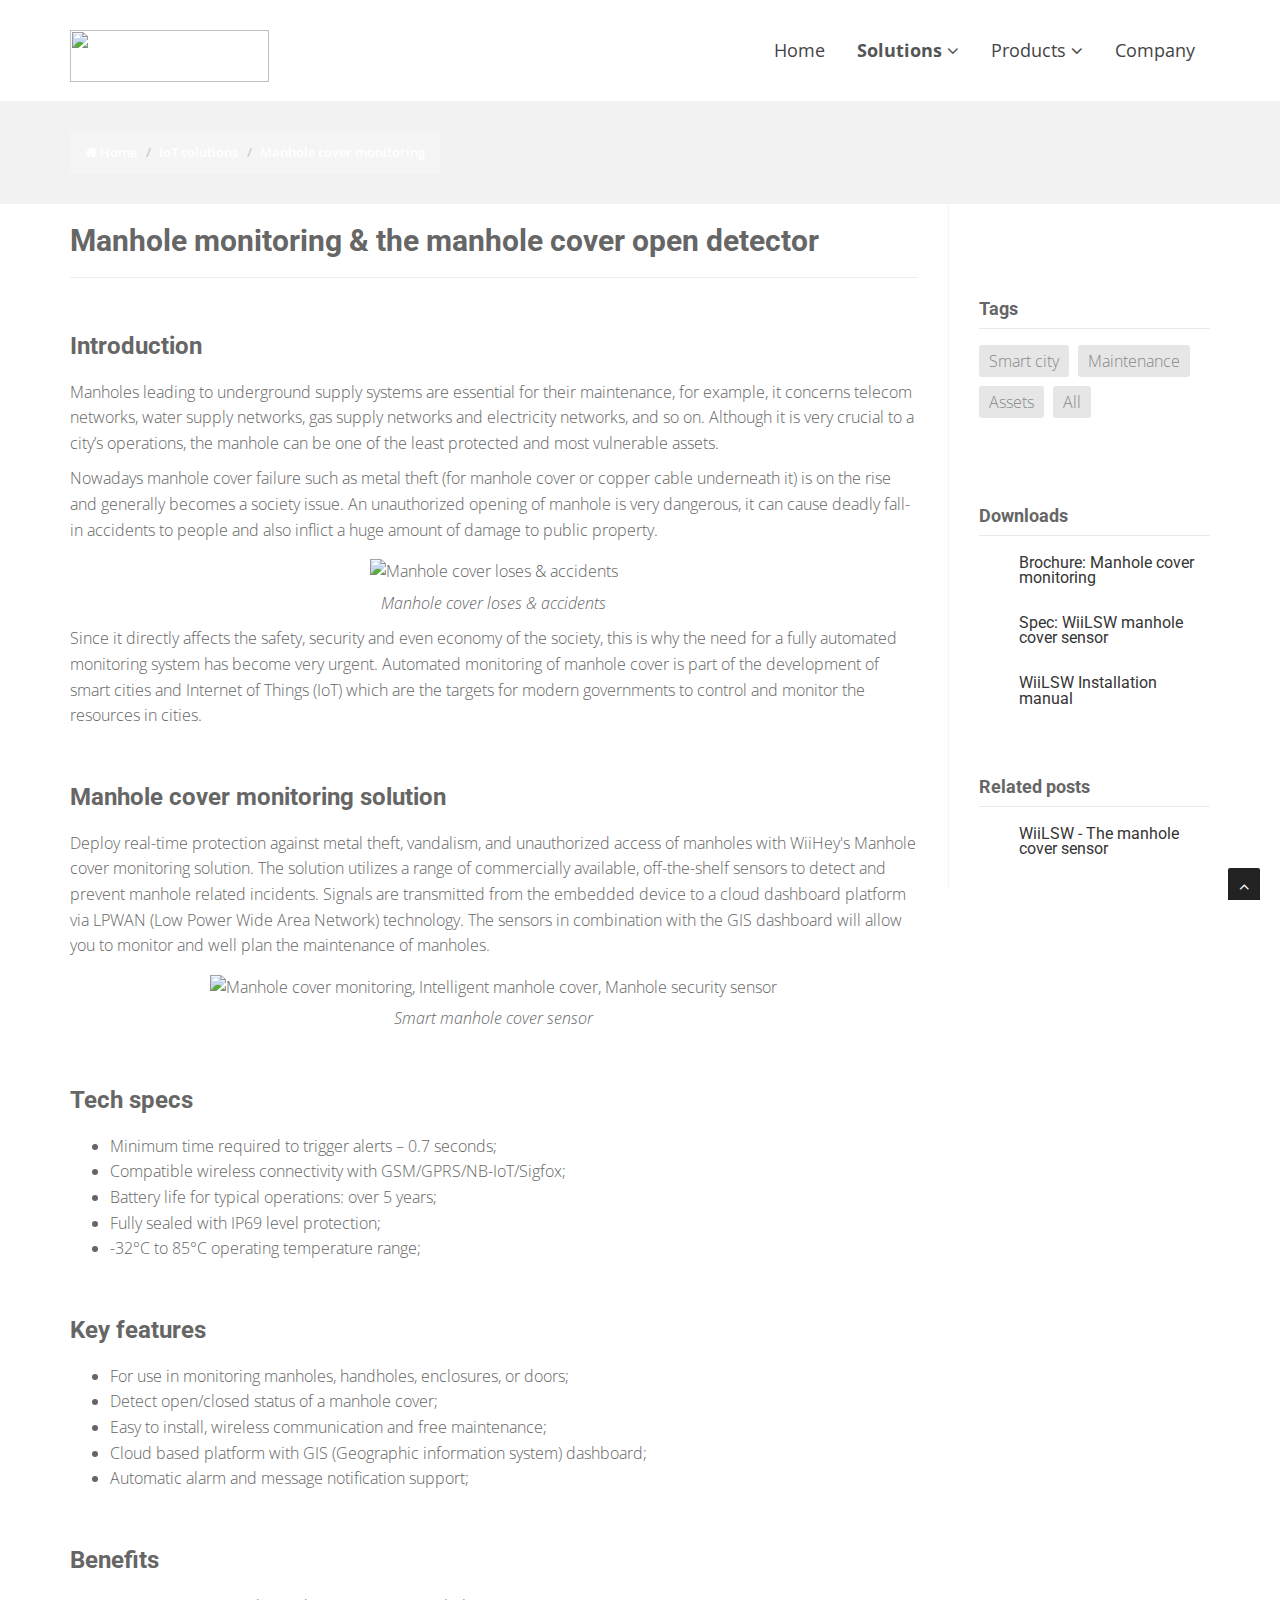
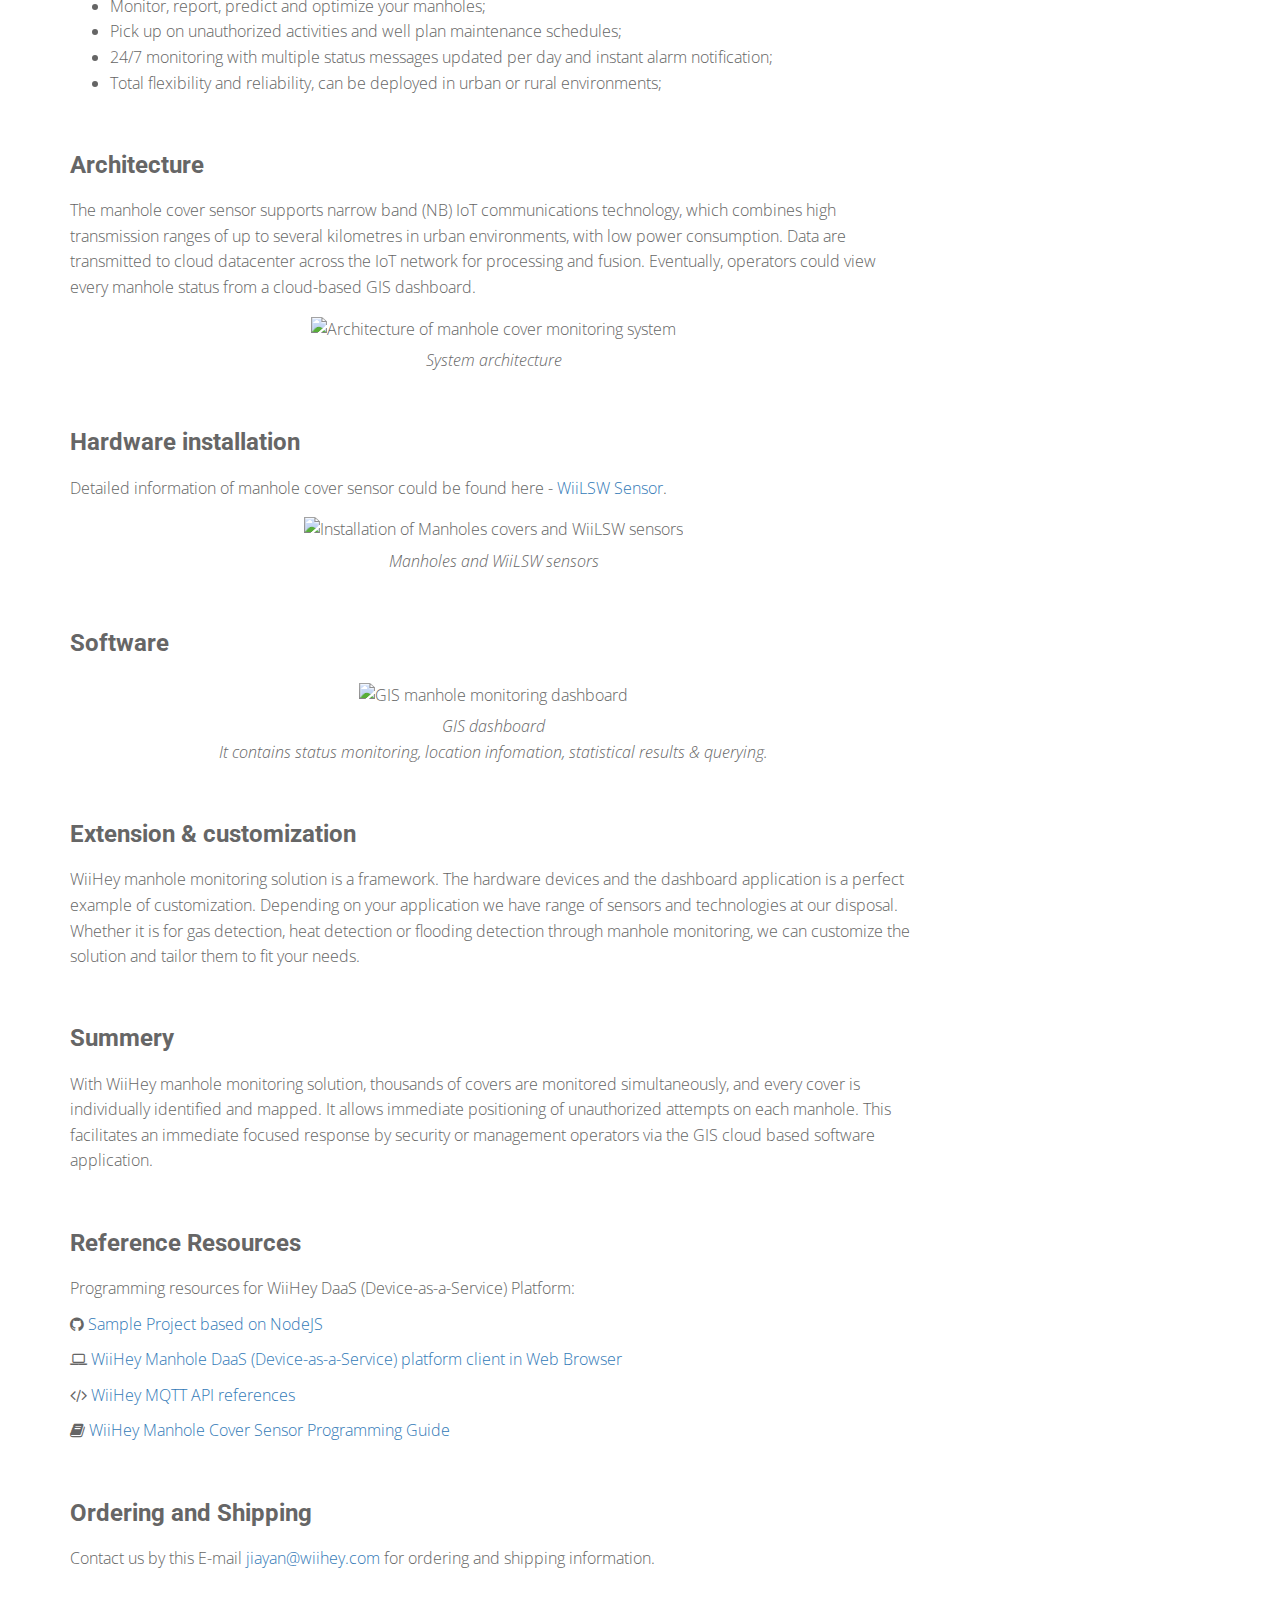
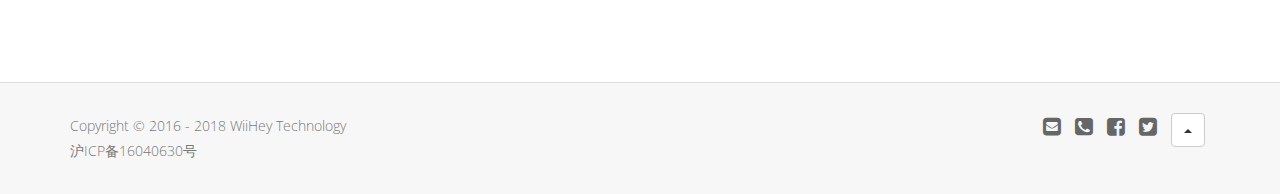
==== commit 11cec5ea: "fix" ====
--- a/en/applications/manhole-cover-monitoring.html
+++ b/en/applications/manhole-cover-monitoring.html
@@ -256,17 +256,17 @@
 					<h4 class="widgetheading">Downloads</h4>
 					<ul class="recent">
 						<li>
-							<img src="../img/pdf_icon.png" class="pull-left" alt=""  width="24" style="width: 25px!important;”/>
+							<img src="../img/pdf_icon.png" class="pull-left" alt=""  width="24" style="width: 25px!important;"/>
 							<h6><a href="../resources/brochure-smart-manhole-cover-monitoring.pdf">Brochure: Manhole cover monitoring</a></h6>
 						</li>
 
 						<li>
-							<img src="../img/pdf_icon.png" class="pull-left" alt=""  width="24" style="width: 25px!important;”/>
+							<img src="../img/pdf_icon.png" class="pull-left" alt=""  width="24" style="width: 25px!important;"/>
 							<h6><a href="../resources/spec-wiilsw-smart-manhole-cover-sensor.pdf">Spec: WiiLSW manhole cover sensor</a></h6>
 						</li>
 
 						<li>
-							<img src="../img/pdf_icon.png" class="pull-left" alt=""  width="24" style="width: 25px!important;”/>
+							<img src="../img/pdf_icon.png" class="pull-left" alt=""  width="24" style="width: 25px!important;"/>
 							<h6><a href="../resources/manual-installation-wiilsw.pdf">WiiLSW Installation manual</a></h6>
 						</li>
 					</ul>
@@ -276,7 +276,7 @@
 					<h4 class="widgetheading">Related posts</h4>
 					<ul class="recent">
 						<li>
-							<img src="../img/products/sensor_manhole_icon_big.jpg" class="pull-left" alt=""  width="36" style="width: 25px!important;”/>
+							<img src="../img/products/sensor_manhole_icon_big.jpg" class="pull-left" alt=""  width="36" style="width: 25px!important;"/>
 							<h6><a href="../products/wiilsw-manhole-cover-sensor.html">WiiLSW - The manhole cover sensor</a></h6>
 						</li>
 						<br />
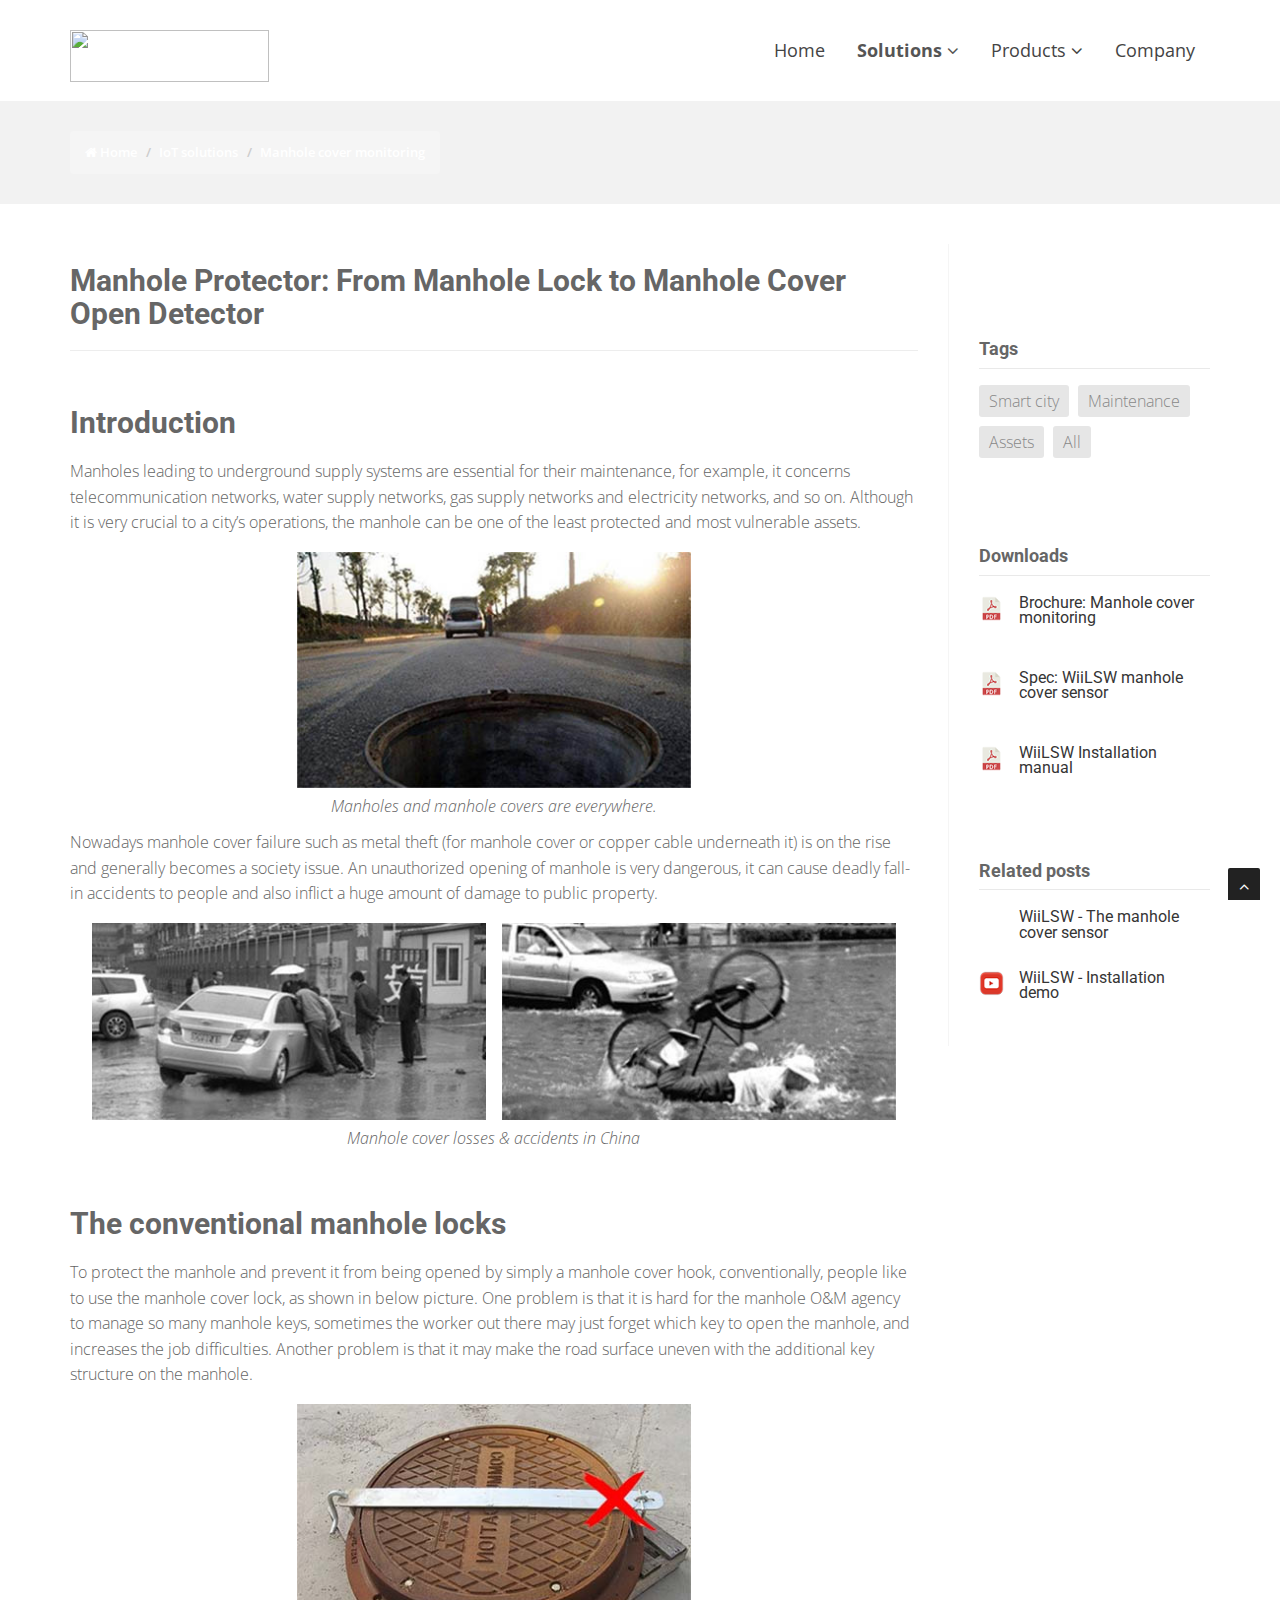
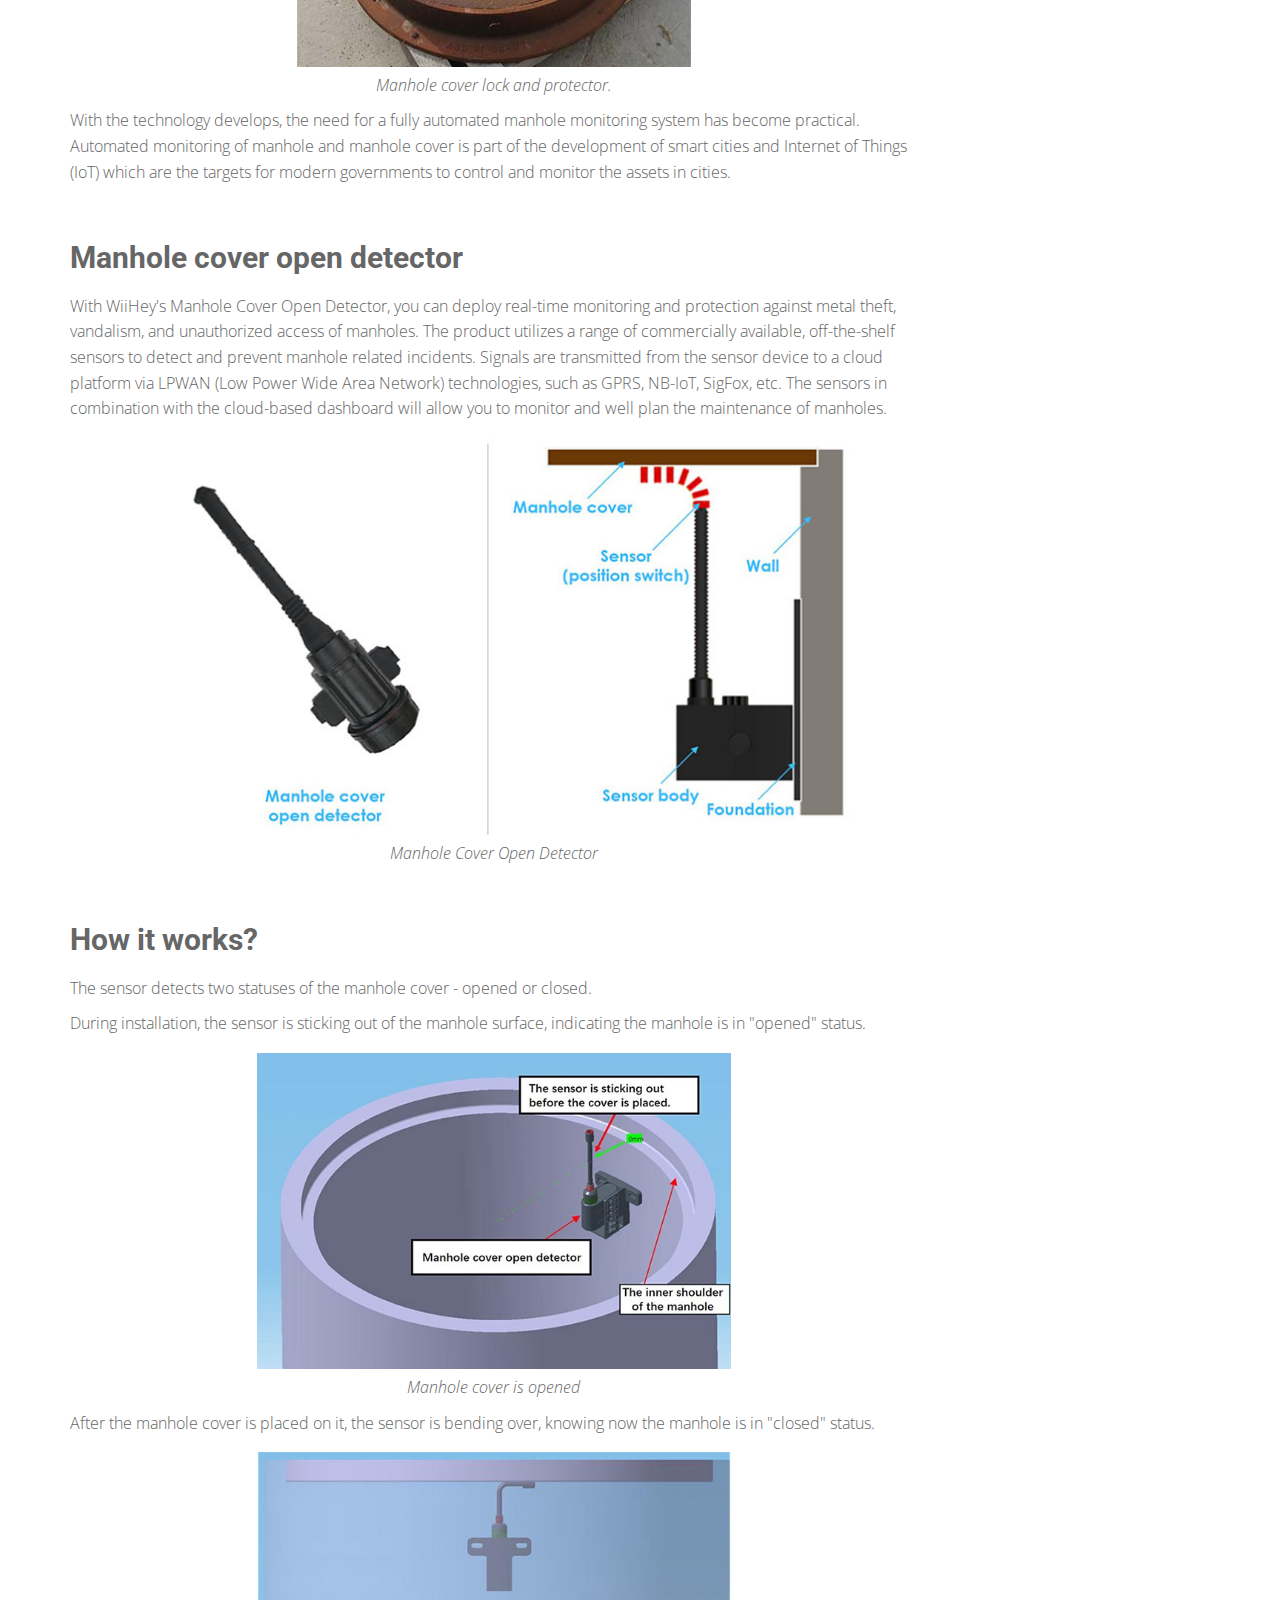
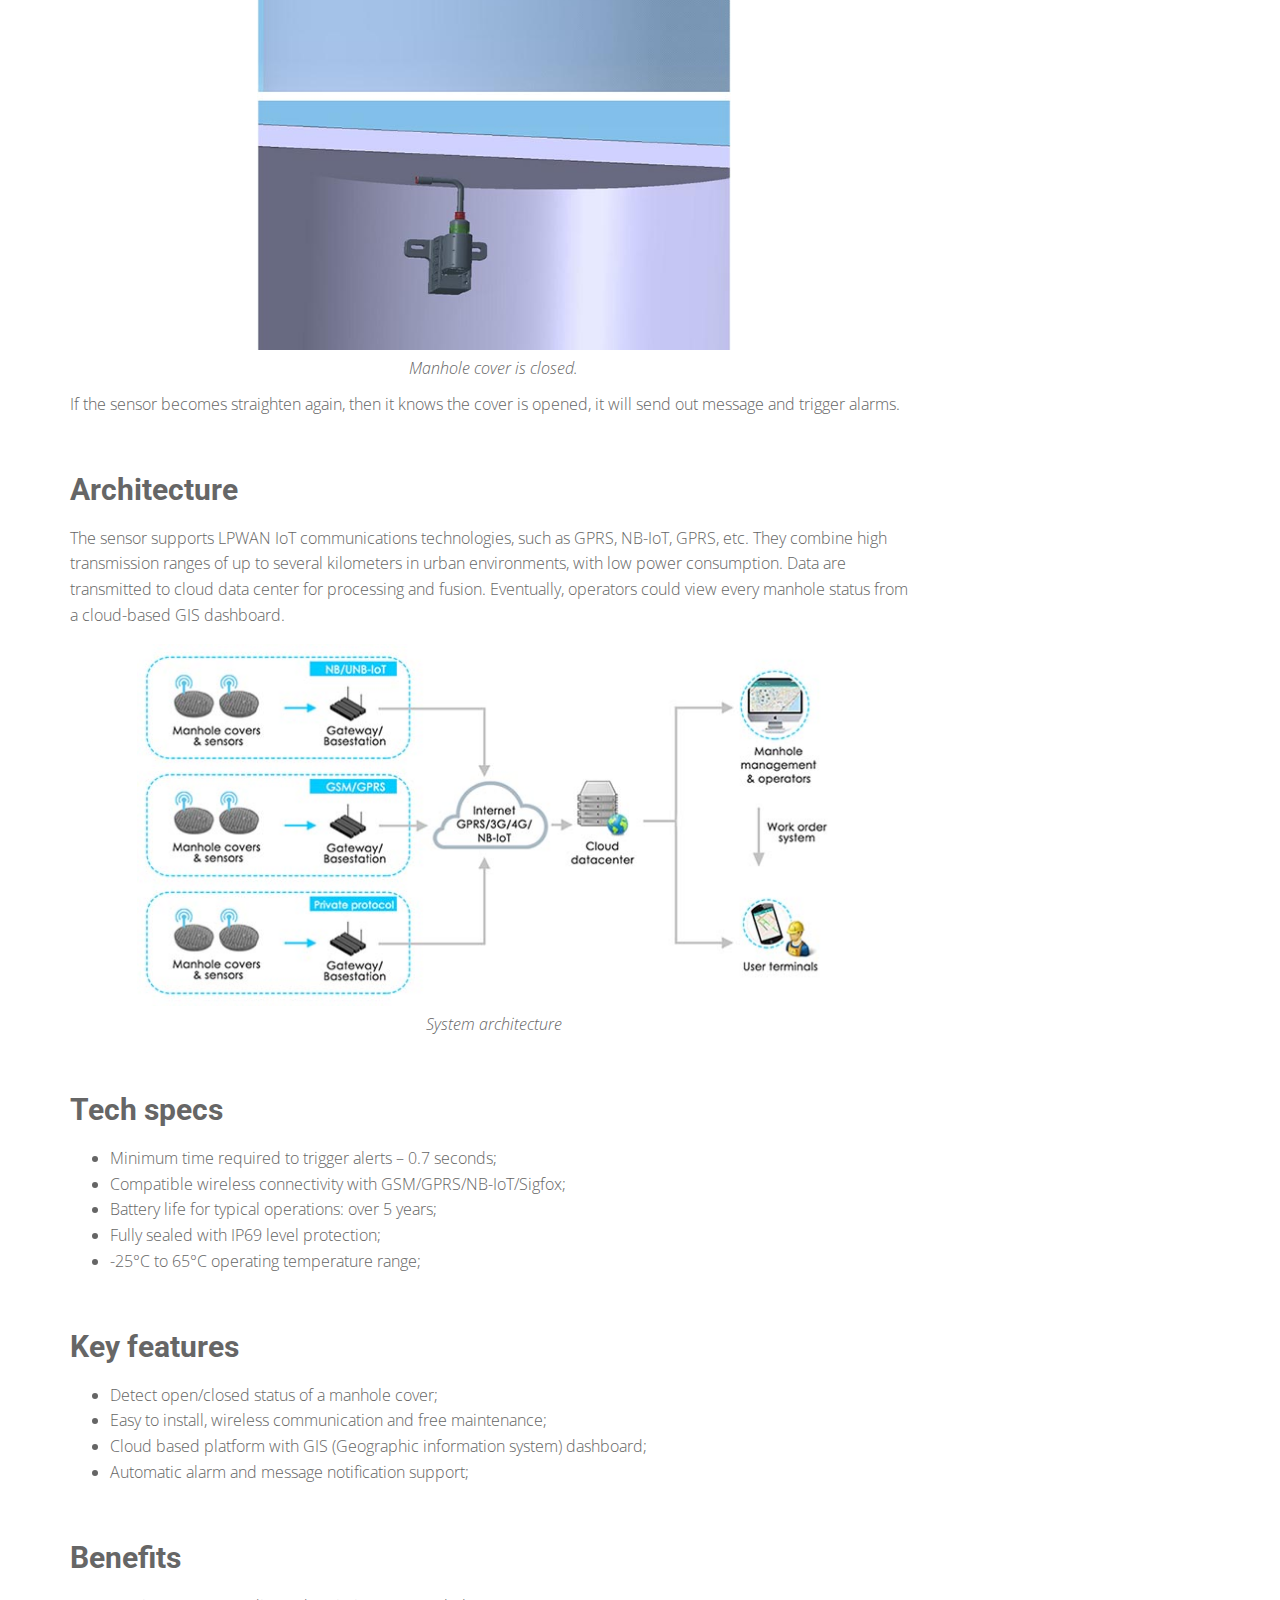
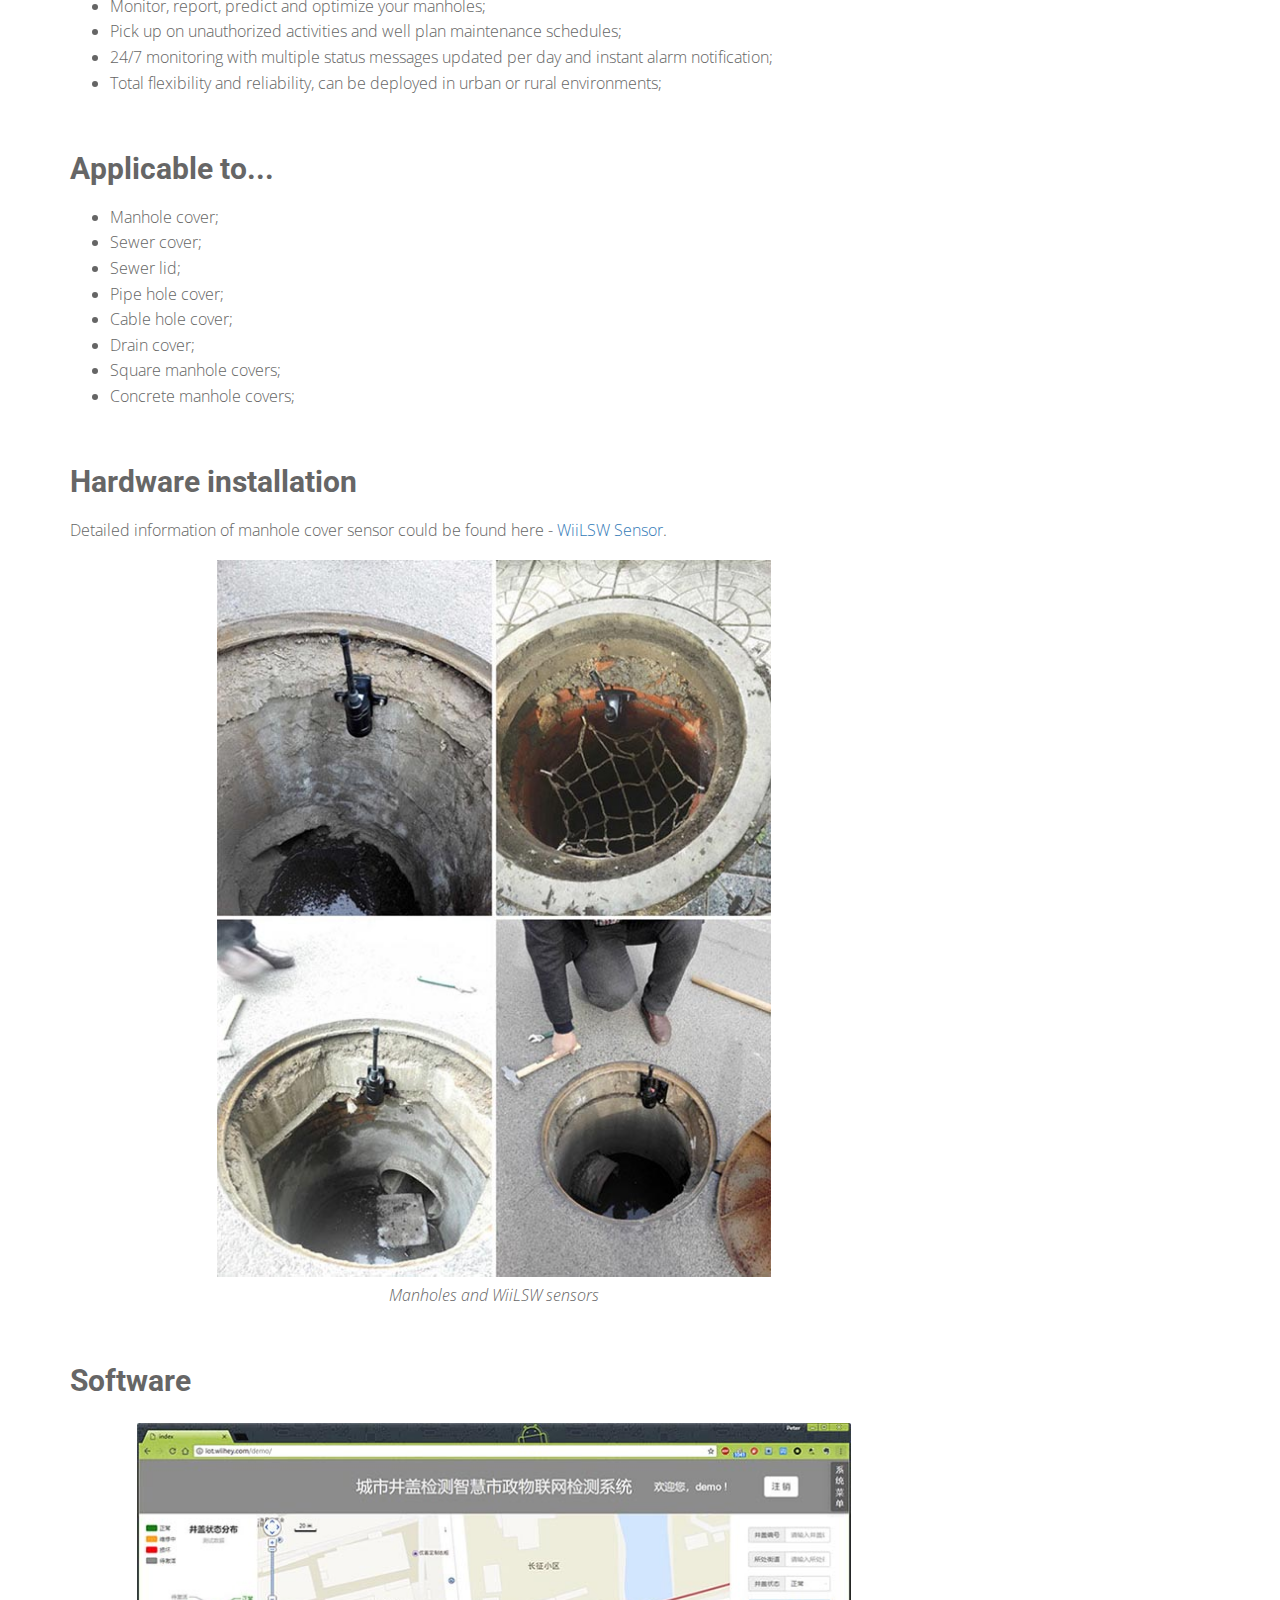
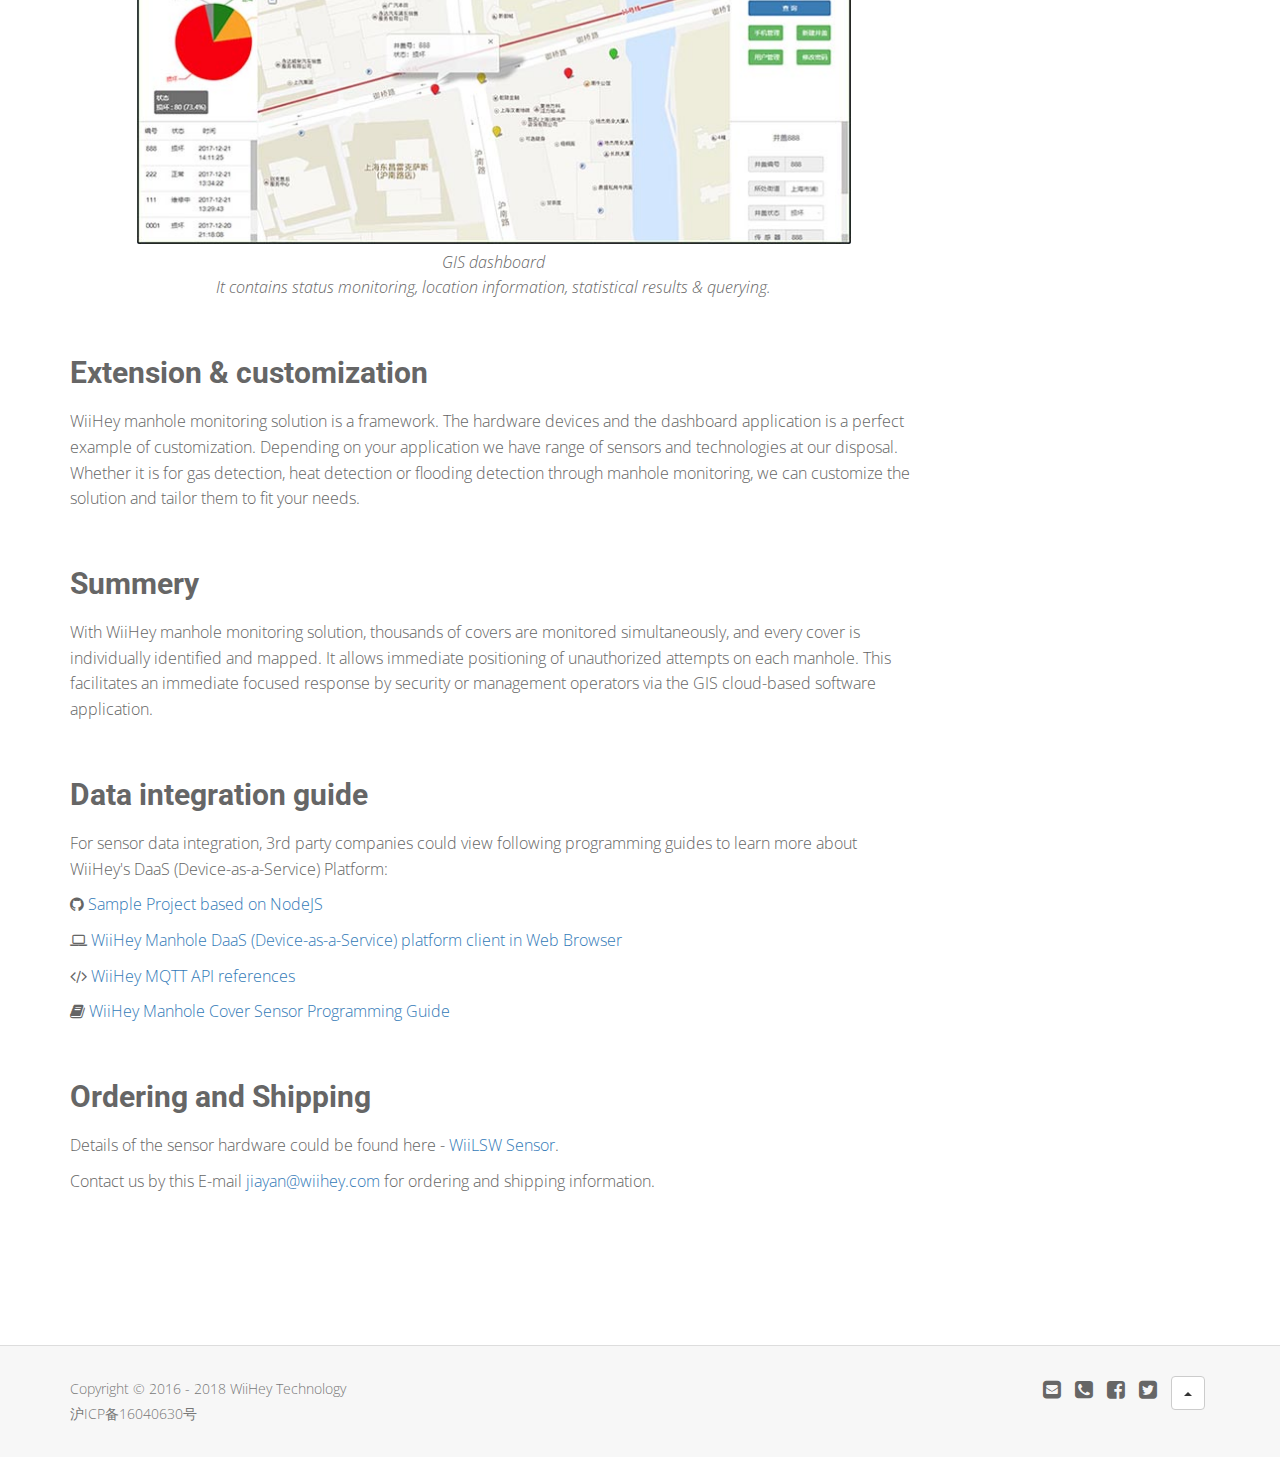
==== commit 46c93442: "update" ====
--- a/en/applications/manhole-cover-monitoring.html
+++ b/en/applications/manhole-cover-monitoring.html
@@ -4,11 +4,11 @@
 <head>
 <meta charset="utf-8">
 <link href="../img/favicon.ico" rel="shortcut icon">
-<title>Manhole sensor and manhole cover open detector | WiiHey</title>
+<title>Smart Manhole Sensor and Manhole Cover Open Detection | WiiHey</title>
 
 <meta name="author" content="Jiayan Li" />
-<meta name="keywords" content="Manhole monitoring, manhole cover open detector, Intelligent manhole cover, Manhole sensor, Smart city">
-<meta name="description" content="Manhole and manhole cover status monitoring with smart sensors and open detectors, preventing it from unauthorized opening or detecting flooding, via IoT technology like NB-IoT, SigFox, LoRa, etc.">
+<meta name="keywords" content="Manhole cover, Manhole lock, Manhole guard, Manhole protector, Manhole open detection, Manhole cover open detector, Manhole sensor, Manhole monitoring, Cable hole cover, Anti-theft">
+<meta name="description" content="Smart sensor and open detector for manhole covers, sewer covers, and cable hole covers. It is new way of manhole guard, monitoring and protector, preventing it from being opened or unauthorized access or theft. Send alarm and alert message by Wireless communication technology, and avaiable for flooding detecting.">
 <meta name="viewport" content="width=device-width, initial-scale=1.0, maximum-scale=1.0, user-scalable=0"/>
 
 <!-- Global site tag (gtag.js) - Google Analytics -->
@@ -30,15 +30,14 @@
 <link href="../css/languages.min.css" rel="stylesheet" />
 
 
-
 <!-- JSON-LD markup generated by Google Structured Data Markup Helper. -->
 <script type="application/ld+json">
 {
   "@context" : "http://schema.org",
   "@type" : "Product",
-  "name" : "Smart manhole cover monitoring sensor",
+  "name" : "Manhole cover open detector",
   "image" : [ "http://wiihey.com/en/img/applications/manhole/smart-manhole-cover-sensor.png", "http://wiihey.com/en/img/applications/manhole/smart-manhole-cover-installation.jpg" ],
-  "description" : "Deploy real-time protection against metal theft, vandalism, and unauthorized access of manholes with WiiHey&#39;s Manhole cover monitoring solution. The solution utilizes a range of commercially available, off-the-shelf sensors to detect and prevent manhole related incidents. Signals are transmitted from the embedded device to a cloud dashboard platform via LPWAN (Low Power Wide Area Network) technology. The sensors in combination with the GIS dashboard will allow you to monitor and well plan the maintenance of manholes.",
+  "description" : "Deploy real-time protection against metal theft, vandalism, and unauthorized access of manholes with WiiHey Manhole cover open detector.",
   "url" : "http://wiihey.com/en/products/wiilsw-manhole-cover-sensor.html",
   "brand" : {
     "@type" : "Brand",
@@ -130,45 +129,88 @@
 	<div class="container">
 		<div class="row">
 			<div class="col-lg-9">
-				<h1 class="small">Manhole monitoring & the manhole cover open detector</h1>
+				<h1 class="small">Manhole Protector: From Manhole Lock to Manhole Cover Open Detector</h1>
 
 				<div class="solidline"><br /></div>
 
-				<h3>Introduction</h3>
-				<p>Manholes leading to underground supply systems are essential for their maintenance, for example, it concerns telecom networks, water supply networks, gas supply networks and electricity networks, and so on. Although it is very crucial to a city’s operations, the manhole can be one of the least protected and most vulnerable assets.</p>
+				<h2>Introduction</h2>
+				<p>Manholes leading to underground supply systems are essential for their maintenance, for example, it concerns telecommunication networks, water supply networks, gas supply networks and electricity networks, and so on. Although it is very crucial to a city’s operations, the manhole can be one of the least protected and most vulnerable assets.</p>
+				<div align="center">
+					<img class="nobottom" src="../img/applications/manhole/manhole-cover-smart-city-maintenance.jpg" alt="Manhole cover, protecting its access, opened or closed status, and anti-theft, is crucial to a city's operations." width="400" />
+					<p class="img_desc">Manholes and manhole covers are everywhere.</p>
+				</div>
 
 				<p>Nowadays manhole cover failure such as metal theft (for manhole cover or copper cable underneath it) is on the rise and generally becomes a society issue. An unauthorized opening of manhole is very dangerous, it can cause deadly fall-in accidents to people and also inflict a huge amount of damage to public property.</p>
-				<div align="center">
-					<img class="nobottom" src="../img/applications/manhole/manhole-cover-loses.jpg" alt="Manhole cover loses & accidents" width="560" />
-					<p class="img_desc">Manhole cover loses & accidents</p>
-				</div>
-
-				<p>Since it directly affects the safety, security and even economy of the society, this is why the need for a fully automated monitoring system has become very urgent. Automated monitoring of manhole cover is part of the development of smart cities and Internet of Things (IoT) which are the targets for modern governments to control and monitor the resources in cities.</p>
-				<br />
-
-
-				<h3>Manhole cover monitoring solution</h3>
-				<p>Deploy real-time protection against metal theft, vandalism, and unauthorized access of manholes with WiiHey's Manhole cover monitoring solution. The solution utilizes a range of commercially available, off-the-shelf sensors to detect and prevent manhole related incidents. Signals are transmitted from the embedded device to a cloud dashboard platform via LPWAN (Low Power Wide Area Network) technology. The sensors in combination with the GIS dashboard will allow you to monitor and well plan the maintenance of manholes.</p>
-
-				<div align="center">
-					<img class="nobottom" src="../img/applications/manhole/smart-manhole-cover-sensor.png" alt="Manhole cover monitoring, Intelligent manhole cover, Manhole security sensor" width="720" />
-					<p class="img_desc">Smart manhole cover sensor</p>
-				</div>
-				<br />
-
-				<h3>Tech specs</h3>
+
+				<div align="center">
+					<img class="nobottom" src="../img/applications/manhole/manhole-cover-losses-accident.jpg" alt="Manhole cover losses cause damages to public safety in China" width="400" />
+
+					<img class="nobottom" src="../img/applications/manhole/manhole-cover-losses-danger.jpg" alt="Manhole cover losses cause fall-in accidents in China" width="400" />
+					<p class="img_desc">Manhole cover losses & accidents in China</p>
+				</div>
+
+				<br />
+
+				<h2>The conventional manhole locks</h2>
+				<p>To protect the manhole and prevent it from being opened by simply a manhole cover hook, conventionally, people like to use the manhole cover lock, as shown in below picture. One problem is that it is hard for the manhole O&M agency to manage so many manhole keys, sometimes the worker out there may just forget which key to open the manhole, and increases the job difficulties. Another problem is that it may make the road surface uneven with the additional key structure on the manhole. </p>
+				<div align="center">
+					<img class="nobottom" src="../img/applications/manhole/manhole-lock-protector.jpg" alt="manhole lock and protector to prevent people from opening the manhole cover." width="400" />
+					<p class="img_desc">Manhole cover lock and protector.</p>
+				</div>
+
+				<p>With the technology develops, the need for a fully automated manhole monitoring system has become practical. Automated monitoring of manhole and manhole cover is part of the development of smart cities and Internet of Things (IoT) which are the targets for modern governments to control and monitor the assets in cities.</p>
+				<br />
+
+				<h2>Manhole cover open detector</h2>
+				<p>With WiiHey's Manhole Cover Open Detector, you can deploy real-time monitoring and protection against metal theft, vandalism, and unauthorized access of manholes. The product utilizes a range of commercially available, off-the-shelf sensors to detect and prevent manhole related incidents. Signals are transmitted from the sensor device to a cloud platform via LPWAN (Low Power Wide Area Network) technologies, such as GPRS, NB-IoT, SigFox, etc. The sensors in combination with the cloud-based dashboard will allow you to monitor and well plan the maintenance of manholes.</p>
+
+				<div align="center">
+					<img class="nobottom" src="../img/applications/manhole/smart-manhole-cover-sensor.jpg" alt="Manhole cover lock, manhole cover open detector, manhole cover anti-theft" width="720" />
+					<p class="img_desc">Manhole Cover Open Detector</p>
+				</div>
+				<br />
+
+
+				<h2>How it works?</h2>
+				<p>The sensor detects two statuses of the manhole cover - opened or closed.</p>
+
+				<p>During installation, the sensor is sticking out of the manhole surface, indicating the manhole is in "opened" status.</p>
+				<div align="center">
+					<img class="nobottom" src="../img/products/wiilsw/manhole-cover-open-detector-how-it-works-1.jpg" alt="Manhole cover open detector with the status of the manhole being opened, and trigger alarms." width="480" />
+					<p class="img_desc">Manhole cover is opened</p>
+				</div>
+
+				<p>After the manhole cover is placed on it, the sensor is bending over, knowing now the manhole is in "closed" status.</p>
+				<div align="center">
+					<img class="nobottom" src="../img/products/wiilsw/manhole-cover-open-detector-how-it-works-2.jpg" alt="Manhole cover open detector with the status of the being closed." width="480" />
+					<p class="img_desc">Manhole cover is closed.</p>
+				</div>
+
+				<p>If the sensor becomes straighten again, then it knows the cover is opened, it will send out message and trigger alarms.</p>
+				<br />
+
+
+				<h2>Architecture</h2>
+				<p>The sensor supports LPWAN IoT communications technologies, such as GPRS, NB-IoT, GPRS, etc. They combine high transmission ranges of up to several kilometers in urban environments, with low power consumption. Data are transmitted to cloud data center for processing and fusion. Eventually, operators could view every manhole status from a cloud-based GIS dashboard.</p>
+
+				<div align="center">
+					<img class="nobottom" src="../img/applications/manhole/manhole_topology.jpg" alt="Architecture of manhole cover monitoring system" width="720" />
+					<p class="img_desc">System architecture</p>
+				</div>
+				<br />
+
+				<h2>Tech specs</h2>
 				<ul>
 					<li>Minimum time required to trigger alerts – 0.7 seconds;</li>
 					<li>Compatible wireless connectivity with GSM/GPRS/NB-IoT/Sigfox;</li>
 					<li>Battery life for typical operations: over 5 years;</li>
 					<li>Fully sealed with IP69 level protection;</li>
-					<li>-32°C to 85°C operating temperature range;</li>
-				</ul>
-				<br />
-
-				<h3>Key features</h3>
+					<li>-25°C to 65°C operating temperature range;</li>
+				</ul>
+				<br />
+
+				<h2>Key features</h2>
 				<ul>
-					<li>For use in monitoring manholes, handholes, enclosures, or doors;</li>
 					<li>Detect open/closed status of a manhole cover;</li>
 					<li>Easy to install, wireless communication and free maintenance;</li>
 					<li>Cloud based platform with GIS (Geographic information system) dashboard;</li>
@@ -176,8 +218,7 @@
 				</ul>
 				<br />
 
-
-				<h3>Benefits</h3>
+				<h2>Benefits</h2>
 				<ul>
 					<li>Monitor, report, predict and optimize your manholes;</li>
 					<li>Pick up on unauthorized activities and well plan maintenance schedules;</li>
@@ -186,49 +227,55 @@
 				</ul>
 				<br />
 
-
-				<h3>Architecture</h3>
-				<p>The manhole cover sensor supports narrow band (NB) IoT communications technology, which combines high transmission ranges of up to several kilometres in urban environments, with low power consumption. Data are transmitted to cloud datacenter across the IoT network for processing and fusion. Eventually, operators could view every manhole status from a cloud-based GIS dashboard.</p>
-
-				<div align="center">
-					<img class="nobottom" src="../img/applications/manhole/manhole_topology.png" alt="Architecture of manhole cover monitoring system" width="720" />
-					<p class="img_desc">System architecture</p>
-				</div>
-				<br />
-
-
-				<h3>Hardware installation</h3>
+				<h2>Applicable to...</h2>
+				<ul>
+					<li>Manhole cover;</li>
+					<li>Sewer cover;</li>
+					<li>Sewer lid;</li>
+					<li>Pipe hole cover;</li>
+					<li>Cable hole cover;</li>
+					<li>Drain cover;</li>
+					<li>Square manhole covers;</li>
+					<li>Concrete manhole covers;</li>
+				</ul>
+				<br />
+
+				<h2>Hardware installation</h2>
 				<p>Detailed information of manhole cover sensor could be found here - <a href="../products/wiilsw-manhole-cover-sensor.html">WiiLSW Sensor</a>.</p>
 				<div align="center">
-					<img class="nobottom" src="../img/applications/manhole/smart-manhole-cover-installation.jpg" alt="Installation of Manholes covers and WiiLSW sensors" width="640" />
+					<img class="nobottom" src="../img/applications/manhole/smart-manhole-cover-installation.jpg" alt="Installation of Manholes covers and WiiLSW sensors" width="560" />
 					<p class="img_desc">Manholes and WiiLSW sensors</p>
 				</div>
 				<br />
 
-				<h3>Software</h3>
-				<div align="center">
-					<img class="nobottom" src="../img/applications/manhole/manhole_ui.jpg" alt="GIS manhole monitoring dashboard" width="720" />
-					<p class="img_desc">GIS dashboard <br />It contains status monitoring, location infomation, statistical results & querying. </p>
-				</div>
-				<br />
-
-				<h3>Extension & customization</h3>
+				<h2>Software</h2>
+				<div align="center">
+					<img class="nobottom" src="../img/applications/manhole/manhole_ui.jpg" alt="Cloud-based GIS manhole monitoring dashboard" width="720" />
+					<p class="img_desc">GIS dashboard <br />It contains status monitoring, location information, statistical results & querying. </p>
+				</div>
+				<br />
+
+				<h2>Extension & customization</h2>
 				<p>WiiHey manhole monitoring solution is a framework. The hardware devices and the dashboard application is a perfect example of customization. Depending on your application we have range of sensors and technologies at our disposal. Whether it is for gas detection, heat detection or flooding detection through manhole monitoring, we can customize the solution and tailor them to fit your needs.</p>
 				<br />
 
-				<h3>Summery</h3>
-				<p>With WiiHey manhole monitoring solution, thousands of covers are monitored simultaneously, and every cover is individually identified and mapped. It allows immediate positioning of unauthorized attempts on each manhole. This facilitates an immediate focused response by security or management operators via the GIS cloud based software application.</p>
-
-				<br />
-				<h3>Reference Resources</h3>
-				<p>Programming resources for WiiHey DaaS (Device-as-a-Service) Platform:</p>
+				<h2>Summery</h2>
+				<p>With WiiHey manhole monitoring solution, thousands of covers are monitored simultaneously, and every cover is individually identified and mapped. It allows immediate positioning of unauthorized attempts on each manhole. This facilitates an immediate focused response by security or management operators via the GIS cloud-based software application.</p>
+
+				<br />
+
+				<h2>Data integration guide</h2>
+				<p>For sensor data integration, 3rd party companies could view following programming guides to learn more about WiiHey's DaaS (Device-as-a-Service) Platform:</p>
 			 	<p><i class="fa fa-github"></i><a href="https://github.com/wiihey/nodejs-mqtt-client-demo"> Sample Project based on NodeJS</a></p>
 			 	<p><i class="fa fa-laptop"></i><a href="https://github.com/wiihey/web-mqtt-client-demo"> WiiHey Manhole DaaS (Device-as-a-Service) platform client in Web Browser</a></p>
 			 	<p><i class="fa fa-code"></i><a href="https://wiihey.github.io/wiihey-daas-platform-mqtt-api"> WiiHey MQTT API references</a></p>
 			 	<p><i class="fa fa-book"></i><a href="https://wiihey.github.io/wiihey-manhole-cover-sensor-pg"> WiiHey Manhole Cover Sensor Programming Guide</a></p>
 
 				<br />
-				<h3>Ordering and Shipping</h3>
+
+				<h2>Ordering and Shipping</h2>
+				<p>Details of the sensor hardware could be found here - <a href="../products/wiilsw-manhole-cover-sensor.html">WiiLSW Sensor</a>.</p>
+
 				<p>Contact us by this E-mail <a href="mailto:jiayan@wiihey.com">jiayan@wiihey.com</a> for ordering and shipping information.</p>
 
 
@@ -276,8 +323,12 @@
 					<h4 class="widgetheading">Related posts</h4>
 					<ul class="recent">
 						<li>
-							<img src="../img/products/sensor_manhole_icon_big.jpg" class="pull-left" alt=""  width="36" style="width: 25px!important;"/>
+							<img src="../img/products/sensor_manhole_icon_big.jpg" class="pull-left" alt=""  width="24" style="width: 25px!important;"/>
 							<h6><a href="../products/wiilsw-manhole-cover-sensor.html">WiiLSW - The manhole cover sensor</a></h6>
+						</li>
+						<li>
+							<img src="../img/youtube-icon.png" class="pull-left" alt=""  width="24" style="width: 25px!important;"/>
+							<h6><a href="https://www.youtube.com/watch?v=fsnEN47tYzk">WiiLSW - Installation demo</a></h6>
 						</li>
 						<br />
 					</ul>
--- a/en/css/style.css
+++ b/en/css/style.css
@@ -641,6 +641,7 @@
 #content {
 	position:relative;
 	background:#fff;
+	padding:40px 0 40px 0;
 }
 
 #content img {
